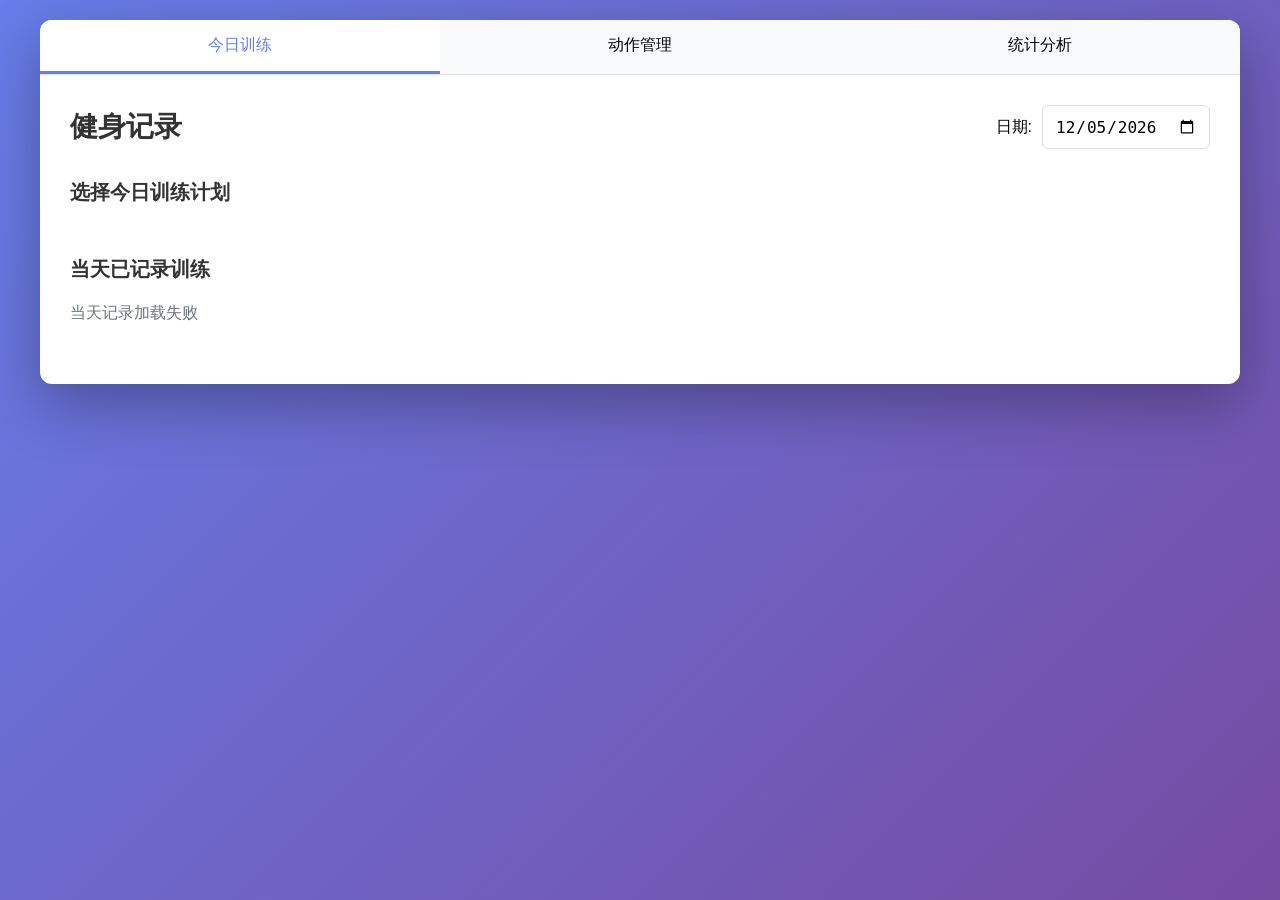
==== frontend/index.html @ 57dc1bd8 "Initial fitness tracker snapshot" ====
<!DOCTYPE html>
<html lang="zh-CN">
<head>
    <meta charset="UTF-8">
    <meta name="viewport" content="width=device-width, initial-scale=1.0">
    <title>健身记录</title>
    <link rel="stylesheet" href="styles.css">
</head>
<body>
    <div class="container">
        <!-- 导航 -->
        <nav class="nav">
            <button class="nav-btn active" data-page="training">今日训练</button>
            <button class="nav-btn" data-page="exercises">动作管理</button>
            <button class="nav-btn" data-page="statistics">统计分析</button>
        </nav>

        <!-- 今日训练页面 -->
        <div id="page-training" class="page active">
            <div class="header">
                <h1>健身记录</h1>
                <div class="date-display">
                    <label>日期:</label>
                    <input type="date" id="training-date" />
                </div>
            </div>

            <div class="section">
                <h2>选择今日训练计划</h2>
                <div id="groups-container" class="groups-grid">
                    <!-- 动态加载动作组 -->
                </div>
            </div>

            <div class="section">
                <h2>当天已记录训练</h2>
                <div id="date-sessions-container" class="groups-grid">
                    <!-- 动态加载某天已保存训练 -->
                </div>
            </div>
        </div>

        <!-- 训练详情页面 (点击动作组后显示) -->
        <div id="page-training-detail" class="page">
            <div class="header">
                <button id="back-to-groups" class="back-btn">← 返回</button>
                <h1 id="group-name">胸肌训练</h1>
                <div class="date-display">
                    <input type="date" id="detail-date" />
                    <label>训练时长:</label>
                    <input type="number" inputmode="numeric" id="training-duration" value="40" min="1" />
                    <span class="unit-label-inline">分钟</span>
                </div>
            </div>

            <div id="exercises-list" class="exercises-list">
                <!-- 动态加载动作 -->
            </div>

            <div class="actions">
                <button id="cancel-session" class="btn btn-secondary">取消</button>
                <button id="save-session" class="btn btn-primary">保存本次训练</button>
            </div>
        </div>

        <!-- 动作管理页面 -->
        <div id="page-exercises" class="page">
            <div class="header">
                <h1>动作管理</h1>
                <button id="add-exercise-btn" class="btn btn-primary">添加动作</button>
            </div>

            <div class="section">
                <h2>动作库</h2>
                <div id="exercises-table-container"></div>
            </div>

            <div class="section">
                <h2>动作组</h2>
                <div id="groups-table-container"></div>
                <button id="add-group-btn" class="btn btn-primary">添加动作组</button>
            </div>
        </div>

        <!-- 统计分析页面 -->
        <div id="page-statistics" class="page">
            <div class="header">
                <h1>📊 统计分析</h1>
                <div class="date-display">
                    <label>统计周期:</label>
                    <select id="stats-period">
                        <option value="7">最近7天</option>
                        <option value="30" selected>最近30天</option>
                        <option value="90">最近90天</option>
                    </select>
                    <label>指数分位:</label>
                    <select id="stats-percentile">
                        <option value="95" selected>P95</option>
                        <option value="99">P99</option>
                    </select>
                </div>
            </div>

            <div class="stats-filter">
                <h2>筛选条件</h2>
                <select id="stats-type">
                    <option value="overview">总览统计</option>
                    <option value="muscle">按肌肉群筛选</option>
                    <option value="exercise">按动作筛选</option>
                </select>

                <select id="stats-target">
                    <option value="">全部</option>
                    <!-- 动态加载选项 -->
                </select>
            </div>

            <div class="stats-dashboard">
                <!-- 动态加载总体统计和最佳表现 -->
            </div>

            <div id="exercise-trend-section" class="stats-section" style="display: none;">
                <div class="section-title-row">
                    <h2>📈 动作趋势</h2>
                    <select id="exercise-trend-mode">
                        <option value="best" selected>最佳表现</option>
                        <option value="total">总容量</option>
                    </select>
                </div>
                <div id="volume-chart" class="chart-container-large">
                    <!-- 动作趋势图 -->
                </div>
            </div>

            <div class="stats-section">
                <h2>📅 训练日历</h2>
                <div id="training-calendar" class="calendar-view">
                    <!-- 训练日历 -->
                </div>
            </div>

            <div class="stats-section">
                <h2>📋 当天组明细</h2>
                <div id="day-records" class="day-records">
                    <p style="color: #6c757d;">点击训练日历中的日期查看当天组数</p>
                </div>
            </div>

            <div class="stats-actions">
                <button class="btn btn-primary" onclick="exportStatsReport()">📥 导出统计报告</button>
                <button class="btn btn-secondary" onclick="refreshStats()">🔄 刷新统计</button>
            </div>
        </div>

    </div>

    <!-- 添加动作弹窗 -->
    <div id="exercise-modal" class="modal">
        <div class="modal-content">
            <h2 id="exercise-modal-title">添加动作</h2>
            <form id="exercise-form">
                <div class="form-group">
                    <label>动作名称</label>
                    <input type="text" id="exercise-name" required />
                </div>
                <div class="form-group">
                    <label>训练肌肉部位</label>
                    <input type="text" id="exercise-muscle" required placeholder="如：胸肌、背部、腿部" />
                </div>
                <div class="form-group">
                    <label>单位类型</label>
                    <select id="exercise-unit" required>
                        <option value="kg">重量 (kg)</option>
                        <option value="reps">次数 (次)</option>
                        <option value="duration">持续时间 (秒)</option>
                    </select>
                </div>
                <div class="form-actions">
                    <button type="button" class="btn btn-secondary" onclick="closeModal('exercise-modal')">取消</button>
                    <button type="submit" class="btn btn-primary">保存</button>
                </div>
            </form>
        </div>
    </div>

    <!-- 添加动作组弹窗 -->
    <div id="group-modal" class="modal">
        <div class="modal-content">
            <h2 id="group-modal-title">添加动作组</h2>
            <form id="group-form">
                <div class="form-group">
                    <label>动作组名称</label>
                    <input type="text" id="group-form-name" required placeholder="如：胸肌训练" />
                </div>
                <div class="form-group">
                    <label>选择动作</label>
                    <div id="exercise-checkboxes" class="checkbox-list">
                        <!-- 动态加载动作复选框 -->
                    </div>
                </div>
                <div class="form-actions">
                    <button type="button" class="btn btn-secondary" onclick="closeModal('group-modal')">取消</button>
                    <button type="submit" class="btn btn-primary">保存</button>
                </div>
            </form>
        </div>
    </div>

    <script src="app.js"></script>
    <script src="stats.js"></script>
</body>
</html>
---- frontend/styles.css ----
* {
    margin: 0;
    padding: 0;
    box-sizing: border-box;
    -webkit-tap-highlight-color: transparent;
}

body {
    font-family: -apple-system, BlinkMacSystemFont, 'Segoe UI', Roboto, 'Helvetica Neue', Arial, sans-serif;
    background: linear-gradient(135deg, #667eea 0%, #764ba2 100%);
    min-height: 100vh;
    padding: 20px;
    touch-action: manipulation;
}

.container {
    max-width: 1200px;
    margin: 0 auto;
    background: white;
    border-radius: 12px;
    box-shadow: 0 20px 60px rgba(0,0,0,0.3);
    overflow: hidden;
}

/* 导航 */
.nav {
    display: flex;
    background: #f8f9fa;
    border-bottom: 1px solid #dee2e6;
    position: sticky;
    top: 0;
    z-index: 20;
}

.nav-btn {
    flex: 1;
    padding: 15px;
    min-height: 52px;
    border: none;
    background: transparent;
    cursor: pointer;
    font-size: 16px;
    font-weight: 500;
    transition: all 0.3s;
    border-bottom: 3px solid transparent;
}

.nav-btn:hover {
    background: #e9ecef;
}

.nav-btn.active {
    background: white;
    border-bottom-color: #667eea;
    color: #667eea;
}

/* 页面 */
.page {
    display: none;
    padding: 30px;
}

.page.active {
    display: block;
}

/* 头部 */
.header {
    display: flex;
    justify-content: space-between;
    align-items: center;
    margin-bottom: 30px;
}

.header h1 {
    color: #333;
    font-size: 28px;
}

.date-display {
    display: flex;
    align-items: center;
    flex-wrap: wrap;
    gap: 10px;
}

.date-display input,
.date-display select {
    padding: 8px 12px;
    border: 1px solid #ddd;
    border-radius: 6px;
    font-size: 16px;
    min-height: 44px;
}

#training-duration {
    width: 86px;
}

.unit-label-inline {
    color: #667eea;
    font-size: 14px;
    font-weight: 600;
}

.back-btn {
    padding: 8px 16px;
    min-height: 44px;
    background: #6c757d;
    color: white;
    border: none;
    border-radius: 6px;
    cursor: pointer;
    font-size: 14px;
}

.back-btn:hover {
    background: #5a6268;
}

/* 按钮 */
.btn {
    padding: 10px 20px;
    min-height: 44px;
    border: none;
    border-radius: 6px;
    cursor: pointer;
    font-size: 14px;
    font-weight: 500;
    transition: all 0.3s;
}

.btn-primary {
    background: #667eea;
    color: white;
}

.btn-primary:hover {
    background: #5568d3;
    transform: translateY(-1px);
}

.btn-secondary {
    background: #6c757d;
    color: white;
}

.btn-secondary:hover {
    background: #5a6268;
}

.btn-danger {
    background: #dc3545;
    color: white;
}

.btn-danger:hover {
    background: #c82333;
}

.btn-sm {
    padding: 6px 12px;
    font-size: 12px;
    margin: 0 4px;
}

/* 动作组卡片 */
.section {
    margin-bottom: 30px;
}

.section h2 {
    color: #333;
    margin-bottom: 20px;
    font-size: 20px;
}

.section-title-row {
    display: flex;
    align-items: center;
    justify-content: space-between;
    gap: 12px;
    margin-bottom: 20px;
}

.section-title-row h2 {
    margin-bottom: 0;
}

.section-title-row select {
    max-width: 160px;
}

.groups-grid {
    display: grid;
    grid-template-columns: repeat(auto-fill, minmax(200px, 1fr));
    gap: 20px;
}

.group-card {
    background: linear-gradient(135deg, #667eea 0%, #764ba2 100%);
    color: white;
    padding: 20px;
    border-radius: 10px;
    cursor: pointer;
    transition: transform 0.3s, box-shadow 0.3s;
}

.group-card:hover {
    transform: translateY(-5px);
    box-shadow: 0 10px 25px rgba(102, 126, 234, 0.4);
}

.group-card h3 {
    font-size: 18px;
    margin-bottom: 10px;
}

.group-card p {
    opacity: 0.9;
    font-size: 14px;
}

.history-exercise-list {
    line-height: 1.5;
    overflow-wrap: anywhere;
}

/* 训练详情 */
.exercises-list {
    display: flex;
    flex-direction: column;
    gap: 20px;
}

.exercise-card {
    border: 1px solid #e0e0e0;
    border-radius: 10px;
    padding: 20px;
    background: #f8f9fa;
}

.exercise-header {
    display: flex;
    justify-content: space-between;
    align-items: center;
    margin-bottom: 15px;
}

.exercise-header h3 {
    color: #333;
    font-size: 18px;
}

.last-date {
    color: #6c757d;
    font-size: 14px;
}

.last-records {
    background: white;
    padding: 12px;
    border-radius: 6px;
    margin-bottom: 15px;
    font-size: 14px;
    color: #495057;
}

.last-records strong {
    color: #333;
    display: block;
    margin-bottom: 10px;
}

.records-grid {
    display: flex;
    flex-wrap: wrap;
    gap: 15px;
}

.record-item {
    display: flex;
    flex-direction: column;
    gap: 4px;
    padding: 8px 12px;
    background: #f8f9fa;
    border-radius: 4px;
    border-left: 3px solid #667eea;
}

.set-label {
    font-size: 12px;
    color: #6c757d;
    font-weight: 500;
}

.set-value {
    font-size: 16px;
    color: #333;
    font-weight: 600;
}

.current-records {
    background: white;
    padding: 15px;
    border-radius: 6px;
}

.record-toolbar {
    display: flex;
    justify-content: space-between;
    align-items: center;
    gap: 12px;
    margin-bottom: 12px;
}

.record-toolbar strong {
    color: #333;
}

.record-actions {
    display: flex;
    flex-wrap: wrap;
    gap: 8px;
    justify-content: flex-end;
}

.add-set-btn {
    padding: 6px 12px;
    min-height: 40px;
    background: #28a745;
    color: white;
    border: none;
    border-radius: 4px;
    cursor: pointer;
    font-size: 12px;
    margin-bottom: 10px;
}

.add-set-btn:hover {
    background: #218838;
}

.ghost-set-btn {
    padding: 6px 12px;
    min-height: 40px;
    background: #eef1f4;
    color: #495057;
    border: 1px solid #d8dde3;
    border-radius: 4px;
    cursor: pointer;
    font-size: 12px;
}

.ghost-set-btn:hover {
    background: #e2e7ec;
}

.sets-list {
    display: flex;
    flex-direction: column;
    gap: 8px;
}

.current-set {
    display: flex;
    align-items: center;
    gap: 12px;
    padding: 12px;
    background: #f8f9fa;
    border-radius: 6px;
    flex-wrap: wrap;
}

.set-number-label {
    min-width: 70px;
    font-size: 14px;
    color: #495057;
    font-weight: 600;
    background: #e9ecef;
    padding: 6px 10px;
    border-radius: 4px;
    text-align: center;
}

.input-group {
    display: flex;
    align-items: center;
    gap: 6px;
}

.input-group label {
    font-size: 13px;
    color: #6c757d;
    font-weight: 500;
    min-width: 35px;
}

.current-set input {
    width: 70px;
    padding: 6px 8px;
    border: 1px solid #ddd;
    border-radius: 4px;
    font-size: 16px;
    text-align: center;
    min-height: 42px;
}

.current-set input:focus {
    outline: none;
    border-color: #667eea;
    box-shadow: 0 0 0 2px rgba(102, 126, 234, 0.2);
}

.unit-label {
    font-size: 13px;
    color: #667eea;
    font-weight: 600;
    min-width: 25px;
    background: #e9ecef;
    padding: 6px 8px;
    border-radius: 4px;
    text-align: center;
}

.delete-set-btn {
    padding: 4px 8px;
    min-height: 40px;
    background: #dc3545;
    color: white;
    border: none;
    border-radius: 4px;
    cursor: pointer;
    font-size: 12px;
}

.delete-set-btn:hover {
    background: #c82333;
}

/* 底部操作 */
.actions {
    display: flex;
    justify-content: flex-end;
    gap: 15px;
    margin-top: 30px;
    padding-top: 20px;
    border-top: 1px solid #e0e0e0;
}

/* 表格 */
.data-table {
    width: 100%;
    min-width: 560px;
    border-collapse: collapse;
    margin-bottom: 20px;
}

.data-table th,
.data-table td {
    padding: 12px;
    text-align: left;
    border-bottom: 1px solid #e0e0e0;
}

.data-table th {
    background: #f8f9fa;
    font-weight: 600;
    color: #333;
}

.data-table tr:hover {
    background: #f8f9fa;
}

/* 弹窗 */
.modal {
    display: none;
    position: fixed;
    top: 0;
    left: 0;
    width: 100%;
    height: 100%;
    background: rgba(0,0,0,0.5);
    z-index: 1000;
    justify-content: center;
    align-items: center;
}

.modal.active {
    display: flex;
}

.modal-content {
    background: white;
    padding: 30px;
    border-radius: 12px;
    max-width: 500px;
    width: 90%;
    max-height: 90vh;
    overflow-y: auto;
    -webkit-overflow-scrolling: touch;
}

.modal-content h2 {
    margin-bottom: 20px;
    color: #333;
}

.form-group {
    margin-bottom: 20px;
}

.form-group label {
    display: block;
    margin-bottom: 8px;
    color: #333;
    font-weight: 500;
}

.form-group input[type="text"],
.form-group input[type="number"] {
    width: 100%;
    padding: 10px;
    border: 1px solid #ddd;
    border-radius: 6px;
    font-size: 14px;
}

.checkbox-list {
    display: flex;
    flex-direction: column;
    gap: 10px;
    max-height: 200px;
    overflow-y: auto;
    padding: 10px;
    background: #f8f9fa;
    border-radius: 6px;
}

.checkbox-list label {
    display: flex;
    align-items: center;
    gap: 8px;
    cursor: pointer;
}

.form-actions {
    display: flex;
    justify-content: flex-end;
    gap: 10px;
}

/* 进度查看 */
.progress-controls {
    display: flex;
    gap: 15px;
    margin-bottom: 30px;
}

.progress-controls select {
    flex: 1;
    padding: 10px;
    border: 1px solid #ddd;
    border-radius: 6px;
    font-size: 14px;
}

.progress-charts {
    display: flex;
    flex-direction: column;
    gap: 30px;
}

.chart-container {
    background: #f8f9fa;
    padding: 20px;
    border-radius: 10px;
}

.chart-container h3 {
    color: #333;
    margin-bottom: 15px;
    font-size: 16px;
}

.chart {
    background: white;
    padding: 20px;
    border-radius: 6px;
    margin-bottom: 15px;
}

.simple-chart {
    display: flex;
    align-items: flex-end;
    gap: 20px;
    height: 150px;
    padding: 20px;
    border-bottom: 1px solid #ddd;
}

.chart-bar {
    flex: 1;
    display: flex;
    flex-direction: column;
    align-items: center;
    gap: 8px;
}

.bar {
    width: 40px;
    background: linear-gradient(135deg, #667eea 0%, #764ba2 100%);
    border-radius: 4px 4px 0 0;
    transition: height 0.3s;
}

.value {
    font-size: 12px;
    font-weight: 600;
    color: #333;
}

.date {
    font-size: 11px;
    color: #6c757d;
}

.exercise-progress {
    background: #f8f9fa;
    padding: 15px;
    border-radius: 8px;
    margin-bottom: 15px;
}

.exercise-progress h3 {
    color: #333;
    margin-bottom: 8px;
}

.exercise-progress p {
    color: #6c757d;
    font-size: 14px;
}

/* 响应式 */
@media (max-width: 768px) {
    body {
        padding: 0;
        background: #f2f4f7;
    }

    .container {
        min-height: 100vh;
        border-radius: 0;
        box-shadow: none;
    }

    .page {
        padding: 14px;
    }

    .header {
        margin-bottom: 18px;
    }

    .header h1 {
        font-size: 22px;
    }

    .section {
        margin-bottom: 20px;
    }

    .section h2,
    .stats-section h2 {
        font-size: 18px;
        margin-bottom: 14px;
    }

    .groups-grid {
        grid-template-columns: 1fr;
        gap: 12px;
    }

    .group-card {
        padding: 18px;
        min-height: 76px;
        border-radius: 8px;
    }

    .exercises-list {
        gap: 14px;
    }

    .exercise-card {
        padding: 14px;
        border-radius: 8px;
    }

    .exercise-header {
        align-items: flex-start;
        flex-direction: column;
        gap: 6px;
    }

    .records-grid {
        gap: 8px;
    }

    .record-item {
        min-width: 88px;
        padding: 8px 10px;
    }

    .current-records {
        padding: 12px;
    }

    .current-set {
        display: grid;
        grid-template-columns: 1fr auto;
        gap: 10px;
        align-items: center;
        padding: 10px;
    }

    .set-number-label {
        min-width: 0;
        width: fit-content;
        grid-column: 1;
    }

    .input-group {
        display: grid;
        grid-column: 1 / -1;
        grid-template-columns: 48px minmax(0, 1fr) 42px;
        gap: 8px;
        width: 100%;
    }

    .input-group label {
        min-width: 0;
    }

    .current-set input {
        width: 100%;
    }

    .delete-set-btn {
        grid-column: 2;
        grid-row: 1;
        min-width: 56px;
    }

    .record-toolbar {
        align-items: flex-start;
        flex-direction: column;
    }

    .record-actions {
        justify-content: flex-start;
        width: 100%;
    }

    .record-actions button {
        flex: 1;
        min-width: 82px;
    }

    .simple-chart {
        overflow-x: auto;
    }

    .header {
        flex-direction: column;
        align-items: flex-start;
        gap: 15px;
    }

    .actions {
        position: sticky;
        bottom: 0;
        z-index: 15;
        flex-direction: column;
        background: white;
        margin: 18px -14px 0;
        padding: 10px 14px calc(10px + env(safe-area-inset-bottom));
        box-shadow: 0 -8px 20px rgba(0, 0, 0, 0.08);
    }

    .actions button {
        width: 100%;
    }

    .data-table {
        display: block;
        overflow-x: auto;
        -webkit-overflow-scrolling: touch;
    }

    .modal-content {
        width: 94%;
        padding: 20px;
    }
}

/* 统计分析页面样式 */
.stats-dashboard {
    display: grid;
    grid-template-columns: repeat(auto-fit, minmax(200px, 1fr));
    gap: 20px;
    margin-bottom: 30px;
}

.stats-card {
    background: linear-gradient(135deg, #667eea 0%, #764ba2 100%);
    color: white;
    padding: 20px;
    border-radius: 10px;
    text-align: center;
    box-shadow: 0 4px 6px rgba(0,0,0,0.1);
}

.stats-card h3 {
    font-size: 14px;
    margin-bottom: 10px;
    opacity: 0.9;
}

.stats-card.score-card {
    background: linear-gradient(135deg, #f093fb 0%, #f5576c 100%);
}

.score-value {
    font-size: 48px;
    font-weight: bold;
    margin: 10px 0;
}

.score-label {
    font-size: 16px;
    opacity: 0.8;
}

.stat-value {
    font-size: 32px;
    font-weight: 600;
    margin: 10px 0;
}

.stats-section {
    background: white;
    padding: 20px;
    border-radius: 10px;
    margin-bottom: 20px;
    box-shadow: 0 2px 4px rgba(0,0,0,0.1);
}

.stats-section h2 {
    color: #333;
    margin-bottom: 20px;
    font-size: 20px;
    border-bottom: 2px solid #667eea;
    padding-bottom: 10px;
}

.stats-row {
    display: grid;
    grid-template-columns: 1fr 1fr;
    gap: 20px;
}

.stats-section.half {
    margin-bottom: 0;
}

.chart-container-large {
    min-height: 300px;
    background: #f8f9fa;
    border-radius: 6px;
    padding: 20px;
}

.records-list {
    max-height: 400px;
    overflow-y: auto;
}

.record-item-stat {
    background: #f8f9fa;
    padding: 12px;
    margin-bottom: 10px;
    border-radius: 6px;
    border-left: 3px solid #28a745;
}

.record-item-stat h4 {
    color: #333;
    margin-bottom: 8px;
    font-size: 14px;
}

.record-item-stat p {
    color: #6c757d;
    font-size: 13px;
    margin: 4px 0;
}

.record-item-stat strong {
    color: #28a745;
}

.balance-chart {
    display: flex;
    flex-wrap: wrap;
    gap: 10px;
}

.balance-item {
    flex: 1;
    min-width: 120px;
    background: #f8f9fa;
    padding: 15px;
    border-radius: 6px;
    text-align: center;
}

.balance-item-name {
    font-size: 14px;
    color: #6c757d;
    margin-bottom: 8px;
}

.balance-item-value {
    font-size: 24px;
    font-weight: 600;
    color: #667eea;
}

.balance-item-bar {
    height: 8px;
    background: #e9ecef;
    border-radius: 4px;
    margin-top: 8px;
    overflow: hidden;
}

.balance-item-fill {
    height: 100%;
    background: linear-gradient(90deg, #667eea, #764ba2);
    transition: width 0.3s;
}

.calendar-view {
    display: flex;
    flex-direction: column;
    gap: 14px;
}

.heatmap-header {
    display: flex;
    justify-content: space-between;
    align-items: flex-start;
    gap: 16px;
}

.heatmap-header h3 {
    margin: 0 0 6px;
    color: #333;
    font-size: 16px;
}

.heatmap-header p {
    margin: 0;
    color: #6c757d;
    font-size: 13px;
}

.heatmap-legend {
    display: flex;
    align-items: center;
    gap: 5px;
    color: #6c757d;
    font-size: 12px;
    white-space: nowrap;
}

.legend-square {
    width: 12px;
    height: 12px;
    border-radius: 3px;
    border: 1px solid rgba(27, 31, 35, 0.06);
}

.heatmap-grid {
    display: grid;
    grid-template-columns: repeat(auto-fill, 18px);
    gap: 6px;
    align-items: center;
}

.heatmap-day {
    width: 18px;
    height: 18px;
    border-radius: 4px;
    border: 1px solid rgba(27, 31, 35, 0.06);
    display: flex;
    align-items: center;
    justify-content: center;
    font-size: 9px;
    line-height: 1;
    color: rgba(0, 0, 0, 0.45);
    cursor: pointer;
}

.heatmap-day.level-0,
.legend-square.level-0 {
    background: #ebedf0;
}

.heatmap-day.level-1,
.legend-square.level-1 {
    background: #9be9a8;
}

.heatmap-day.level-2,
.legend-square.level-2 {
    background: #40c463;
}

.heatmap-day.level-3,
.legend-square.level-3 {
    background: #30a14e;
    color: white;
}

.heatmap-day.level-4,
.legend-square.level-4 {
    background: #216e39;
    color: white;
}

.heatmap-day.today {
    box-shadow: 0 0 0 2px #0969da;
}

.heatmap-day.selected {
    box-shadow: 0 0 0 2px #667eea;
}

.day-records h3 {
    margin: 0;
    color: #333;
}

.day-records-header {
    display: flex;
    align-items: center;
    justify-content: space-between;
    gap: 12px;
    margin-bottom: 15px;
}

.day-records-table th,
.day-records-table td {
    white-space: nowrap;
}

.recommendations-list {
    display: flex;
    flex-direction: column;
    gap: 12px;
}

.recommendation-item {
    background: #f8f9fa;
    padding: 15px;
    border-radius: 6px;
    border-left: 4px solid #667eea;
}

.recommendation-item.positive {
    border-left-color: #28a745;
}

.recommendation-item.warning {
    border-left-color: #ffc107;
}

.recommendation-item.danger {
    border-left-color: #dc3545;
}

.recommendation-item p {
    margin: 0;
    color: #495057;
    line-height: 1.5;
}

.weight-tracker {
    display: flex;
    flex-direction: column;
    gap: 20px;
}

.weight-input-section {
    display: flex;
    gap: 10px;
    align-items: center;
    flex-wrap: wrap;
}

.weight-input-section input {
    flex: 1;
    min-width: 150px;
    padding: 10px;
    border: 1px solid #ddd;
    border-radius: 6px;
    font-size: 14px;
}

.stats-actions {
    display: flex;
    gap: 15px;
    justify-content: center;
    margin-top: 30px;
    padding-top: 20px;
    border-top: 1px solid #e0e0e0;
}

.stats-actions button {
    padding: 12px 30px;
    font-size: 16px;
}

@media (max-width: 768px) {
    .stats-row {
        grid-template-columns: 1fr;
    }

    .stats-dashboard {
        grid-template-columns: 1fr 1fr;
    }

    .calendar-view {
        gap: 12px;
    }

    .heatmap-header {
        flex-direction: column;
        align-items: flex-start;
    }

    .heatmap-grid {
        grid-template-columns: repeat(auto-fill, 16px);
        gap: 5px;
    }

    .heatmap-day {
        width: 16px;
        height: 16px;
        font-size: 8px;
    }

    .weight-input-section {
        flex-direction: column;
    }

    .weight-input-section input,
    .weight-input-section button {
        width: 100%;
    }

    .stats-actions {
        flex-direction: column;
    }

    .stats-actions button {
        width: 100%;
    }

    .day-records-header {
        align-items: stretch;
        flex-direction: column;
    }

    .line-chart-container {
        height: 250px !important;
    }

    .chart-stats {
        grid-template-columns: 1fr !important;
    }
}

/* 折线图样式 */
.chart-legend {
    display: flex;
    gap: 20px;
    justify-content: center;
    margin-bottom: 20px;
    flex-wrap: wrap;
}

.legend-item {
    display: flex;
    align-items: center;
    gap: 8px;
    font-size: 14px;
}

.legend-color {
    width: 20px;
    height: 3px;
    border-radius: 2px;
}

.line-chart-container {
    position: relative;
    width: 100%;
    height: 350px;
    margin: 20px 0;
    display: flex;
    flex-direction: column;
    gap: 10px;
}

.line-chart {
    width: 100%;
    height: 300px;
    flex: 1 1 auto;
    background: linear-gradient(to bottom, #f8f9fa, #ffffff);
    border-radius: 8px;
    overflow: visible;
}

.chart-x-axis {
    position: relative;
    height: 30px;
    flex: 0 0 30px;
}

.chart-x-axis span {
    position: absolute;
    transform: translateX(-50%);
    font-size: 12px;
    color: #6c757d;
}

.chart-grid-line {
    stroke: #dfe5eb;
    stroke-width: 1;
    vector-effect: non-scaling-stroke;
}

.chart-axis-label {
    fill: #6c757d;
    font-size: 11px;
    font-weight: 500;
}

.chart-point-label {
    fill: #333;
    font-size: 12px;
    font-weight: 700;
    paint-order: stroke;
    stroke: #fff;
    stroke-width: 4px;
    stroke-linejoin: round;
}

.line-chart-container {
    cursor: zoom-in;
}

.chart-image-modal {
    display: none;
    position: fixed;
    inset: 0;
    z-index: 2000;
    background: rgba(0, 0, 0, 0.86);
    align-items: center;
    justify-content: center;
    padding: 16px;
}

.chart-image-modal.active {
    display: flex;
}

.chart-image-content {
    position: relative;
    width: min(96vw, 1100px);
    max-height: 92vh;
    display: flex;
    align-items: center;
    justify-content: center;
}

.chart-image-content img {
    display: block;
    width: 100%;
    height: auto;
    max-height: 88vh;
    background: #fff;
    border-radius: 8px;
}

.chart-image-close {
    position: absolute;
    top: -44px;
    right: 0;
    border: 0;
    border-radius: 6px;
    background: #ffffff;
    color: #333;
    padding: 9px 14px;
    font-weight: 600;
    cursor: pointer;
}

@media (max-width: 760px) and (orientation: portrait) {
    .chart-image-content {
        width: 92vh;
        max-height: 92vw;
        transform: rotate(90deg);
    }

    .chart-image-content img {
        max-height: 82vw;
    }
}

.chart-stats {
    display: grid;
    grid-template-columns: repeat(auto-fit, minmax(220px, 1fr));
    gap: 20px;
    margin-top: 30px;
}

.stat-item {
    background: #f8f9fa;
    padding: 20px;
    border-radius: 8px;
    border-left: 4px solid #667eea;
}

.stat-item h4 {
    margin-bottom: 15px;
    color: #333;
    font-size: 16px;
}

.stat-item p {
    margin: 8px 0;
    font-size: 14px;
    color: #6c757d;
}

.stat-item strong {
    color: #333;
    font-weight: 600;
}
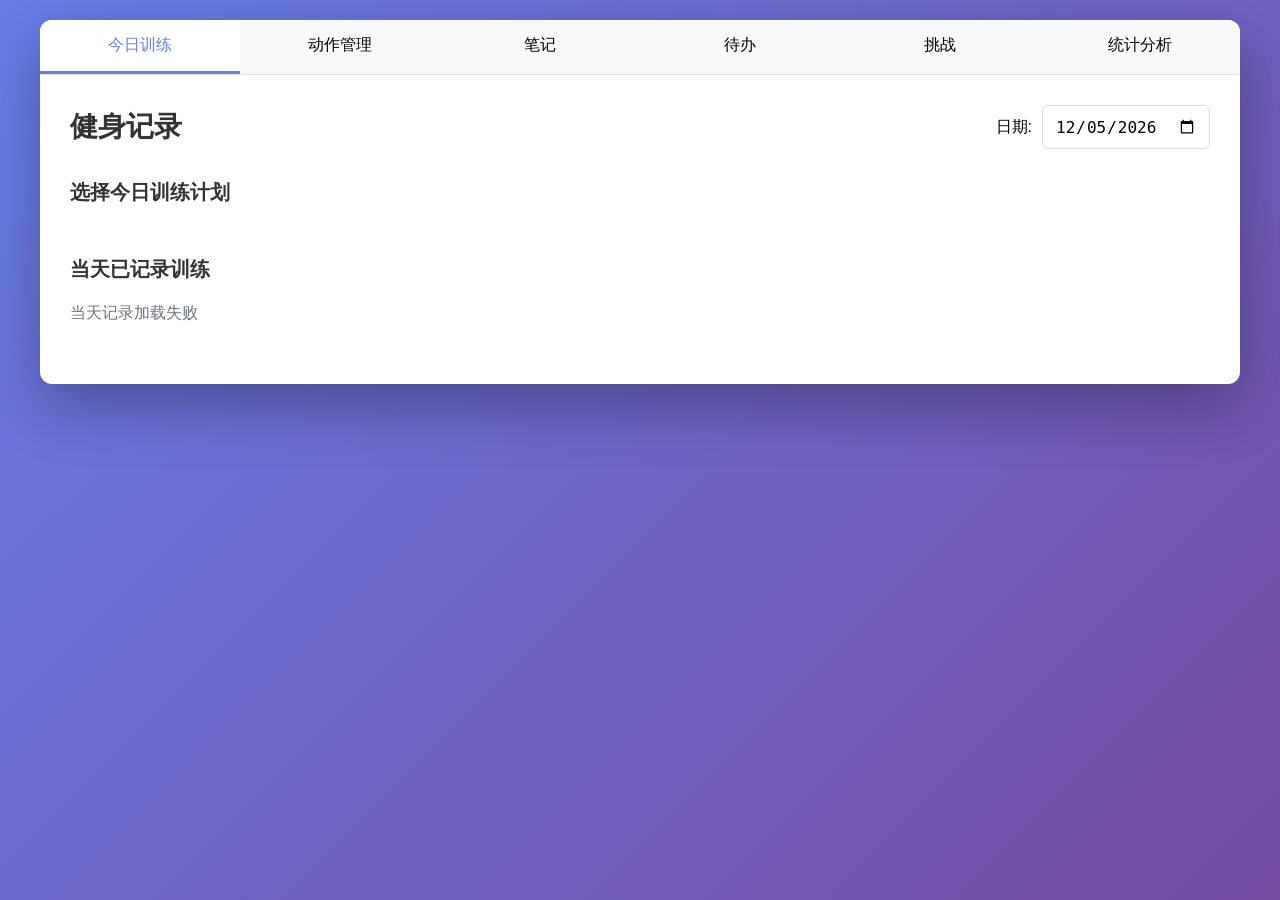
==== commit 4a4157f0: "feat: add challenge tracking and merge remote data" ====
--- a/frontend/index.html
+++ b/frontend/index.html
@@ -12,6 +12,9 @@
         <nav class="nav">
             <button class="nav-btn active" data-page="training">今日训练</button>
             <button class="nav-btn" data-page="exercises">动作管理</button>
+            <button class="nav-btn" data-page="notes">笔记</button>
+            <button class="nav-btn" data-page="todos">待办</button>
+            <button class="nav-btn" data-page="challenges">挑战</button>
             <button class="nav-btn" data-page="statistics">统计分析</button>
         </nav>
 
@@ -79,6 +82,110 @@
                 <h2>动作组</h2>
                 <div id="groups-table-container"></div>
                 <button id="add-group-btn" class="btn btn-primary">添加动作组</button>
+            </div>
+        </div>
+
+        <!-- 笔记页面 -->
+        <div id="page-notes" class="page">
+            <div class="header">
+                <h1>笔记</h1>
+                <div class="note-tag-create">
+                    <input type="text" id="note-tag-name" placeholder="新标签" />
+                    <button id="add-note-tag-btn" class="btn btn-primary">添加标签</button>
+                </div>
+            </div>
+
+            <div class="notes-layout">
+                <div class="note-tags-panel">
+                    <div class="section">
+                        <h2>常用标签</h2>
+                        <div id="popular-note-tags" class="note-tag-list"></div>
+                    </div>
+                    <div class="section">
+                        <h2>全部标签</h2>
+                        <div id="all-note-tags" class="note-tag-list"></div>
+                    </div>
+                </div>
+
+                <div class="note-editor-panel">
+                    <div class="note-editor-header">
+                        <h2 id="current-note-tag">选择标签</h2>
+                        <div class="note-editor-actions">
+                            <button id="new-note-btn" class="btn btn-secondary" disabled>新建笔记</button>
+                            <span id="note-save-status" class="note-save-status">未选择</span>
+                        </div>
+                    </div>
+                    <textarea id="note-content" class="note-content" disabled placeholder="选择标签后记录笔记"></textarea>
+                    <div class="note-history-panel">
+                        <div class="note-history-header">
+                            <h2>历史笔记</h2>
+                        </div>
+                        <div id="note-history-list" class="note-history-list">
+                            <p class="empty-hint">选择标签后查看历史笔记</p>
+                        </div>
+                    </div>
+                </div>
+            </div>
+        </div>
+
+        <!-- 待办页面 -->
+        <div id="page-todos" class="page">
+            <div class="header">
+                <h1>待办事项</h1>
+                <form id="todo-create-form" class="todo-create">
+                    <input type="text" id="todo-title" placeholder="新增待办事项" autocomplete="off" />
+                    <button type="submit" class="btn btn-primary">添加</button>
+                </form>
+            </div>
+
+            <div class="section">
+                <div class="section-title-row">
+                    <h2>待办</h2>
+                    <span id="todo-summary" class="todo-summary">0 项</span>
+                </div>
+                <div id="todo-active-list" class="todo-list">
+                    <p class="empty-hint">暂无待办事项</p>
+                </div>
+            </div>
+
+            <div class="section">
+                <div class="section-title-row">
+                    <h2>已完成列表</h2>
+                </div>
+                <button id="show-completed-todos-btn" class="todo-completed-entry" type="button">
+                    <span>已完成列表</span>
+                    <strong id="todo-completed-count">0 项</strong>
+                </button>
+            </div>
+        </div>
+
+        <div id="page-challenges" class="page">
+            <div class="header">
+                <h1>每日挑战</h1>
+                <div class="date-display">
+                    <label>日期:</label>
+                    <input type="date" id="challenge-date" />
+                </div>
+            </div>
+
+            <div class="section challenge-create-section">
+                <h2>新建挑战</h2>
+                <form id="challenge-create-form" class="challenge-create-form">
+                    <input type="text" id="challenge-name" placeholder="挑战名称，例如：7天生活习惯" autocomplete="off" />
+                    <label class="challenge-days-label">周期 <input type="number" id="challenge-days" min="1" max="366" value="7" inputmode="numeric" /> 天</label>
+                    <textarea id="challenge-items" rows="4" placeholder="每行一个事项，例如：&#10;刷牙&#10;剪指甲&#10;读书一小时" required></textarea>
+                    <button type="submit" class="btn btn-primary">创建挑战</button>
+                </form>
+            </div>
+
+            <div class="section">
+                <div class="section-title-row">
+                    <h2>当天挑战</h2>
+                    <span id="challenge-day-summary" class="todo-summary">0 / 0 · 0%</span>
+                </div>
+                <div id="challenge-day-list" class="challenge-day-list">
+                    <p class="empty-hint">当天没有挑战事项</p>
+                </div>
             </div>
         </div>
 
@@ -105,8 +212,14 @@
                 <h2>筛选条件</h2>
                 <select id="stats-type">
                     <option value="overview">总览统计</option>
+                    <option value="todos">待办</option>
+                    <option value="challenges">挑战</option>
                     <option value="muscle">按肌肉群筛选</option>
                     <option value="exercise">按动作筛选</option>
+                </select>
+
+                <select id="stats-muscle-target" style="display: none;">
+                    <option value="">全部肌肉位置</option>
                 </select>
 
                 <select id="stats-target">
@@ -133,16 +246,16 @@
             </div>
 
             <div class="stats-section">
-                <h2>📅 训练日历</h2>
+                <h2>📅 日历</h2>
                 <div id="training-calendar" class="calendar-view">
-                    <!-- 训练日历 -->
+                    <!-- 日历 -->
                 </div>
             </div>
 
             <div class="stats-section">
-                <h2>📋 当天组明细</h2>
+                <h2>📋 当天明细</h2>
                 <div id="day-records" class="day-records">
-                    <p style="color: #6c757d;">点击训练日历中的日期查看当天组数</p>
+                    <p style="color: #6c757d;">点击日历中的日期查看当天明细</p>
                 </div>
             </div>
 
@@ -175,7 +288,14 @@
                         <option value="duration">持续时间 (秒)</option>
                     </select>
                 </div>
+                <div class="form-group">
+                    <label>所属动作组</label>
+                    <div id="exercise-group-checkboxes" class="checkbox-list">
+                        <!-- 动态加载动作组复选框 -->
+                    </div>
+                </div>
                 <div class="form-actions">
+                    <button type="button" id="delete-exercise-modal-btn" class="btn btn-danger">删除动作</button>
                     <button type="button" class="btn btn-secondary" onclick="closeModal('exercise-modal')">取消</button>
                     <button type="submit" class="btn btn-primary">保存</button>
                 </div>
@@ -206,6 +326,18 @@
         </div>
     </div>
 
+    <div id="todo-completed-modal" class="modal">
+        <div class="modal-content todo-completed-modal-content">
+            <h2>已完成列表</h2>
+            <div id="todo-completed-modal-list" class="todo-completed-modal-list">
+                <p class="empty-hint">暂无已完成事项</p>
+            </div>
+            <div class="form-actions">
+                <button type="button" class="btn btn-secondary" onclick="closeModal('todo-completed-modal')">关闭</button>
+            </div>
+        </div>
+    </div>
+
     <script src="app.js"></script>
     <script src="stats.js"></script>
 </body>
--- a/frontend/styles.css
+++ b/frontend/styles.css
@@ -146,17 +146,17 @@
     color: white;
 }
 
-.btn-secondary:hover {
-    background: #5a6268;
-}
-
 .btn-danger {
     background: #dc3545;
     color: white;
 }
 
 .btn-danger:hover {
-    background: #c82333;
+    background: #bb2d3b;
+}
+
+.btn-secondary:hover {
+    background: #5a6268;
 }
 
 .btn-sm {
@@ -357,6 +357,31 @@
     background: #e2e7ec;
 }
 
+.save-exercise-btn {
+    padding: 6px 12px;
+    min-height: 40px;
+    background: #667eea;
+    color: white;
+    border: none;
+    border-radius: 4px;
+    cursor: pointer;
+    font-size: 12px;
+}
+
+.save-exercise-btn:hover {
+    background: #5268d8;
+}
+
+.save-exercise-btn:disabled {
+    cursor: not-allowed;
+    opacity: 0.75;
+}
+
+.exercise-card-saved {
+    border-color: #6fcf97;
+    box-shadow: 0 0 0 2px rgba(111, 207, 151, 0.18);
+}
+
 .sets-list {
     display: flex;
     flex-direction: column;
@@ -472,6 +497,45 @@
 
 .data-table tr:hover {
     background: #f8f9fa;
+}
+
+.management-list {
+    display: flex;
+    flex-direction: column;
+    gap: 10px;
+}
+
+.management-item {
+    display: flex;
+    justify-content: space-between;
+    align-items: center;
+    gap: 16px;
+    padding: 14px;
+    border: 1px solid #e0e0e0;
+    border-radius: 6px;
+    background: #fff;
+}
+
+.management-info {
+    min-width: 0;
+}
+
+.management-title {
+    color: #333;
+    font-size: 16px;
+    font-weight: 600;
+    margin-bottom: 4px;
+}
+
+.management-meta {
+    color: #6c757d;
+    font-size: 13px;
+}
+
+.management-actions {
+    display: flex;
+    flex: 0 0 auto;
+    gap: 8px;
 }
 
 /* 弹窗 */
@@ -546,10 +610,489 @@
     cursor: pointer;
 }
 
+.empty-hint {
+    color: #6c757d;
+    margin: 0;
+}
+
 .form-actions {
     display: flex;
     justify-content: flex-end;
     gap: 10px;
+}
+
+.note-tag-create {
+    display: flex;
+    gap: 10px;
+    align-items: center;
+}
+
+.note-tag-create input {
+    min-height: 44px;
+    width: 180px;
+    padding: 8px 12px;
+    border: 1px solid #ddd;
+    border-radius: 6px;
+    font-size: 14px;
+}
+
+.notes-layout {
+    display: grid;
+    grid-template-columns: 300px minmax(0, 1fr);
+    gap: 24px;
+    align-items: start;
+}
+
+.note-tags-panel .section {
+    margin-bottom: 20px;
+}
+
+.note-tag-list {
+    display: flex;
+    flex-wrap: wrap;
+    gap: 8px;
+}
+
+.note-tag-btn {
+    min-height: 38px;
+    padding: 8px 12px;
+    border: 1px solid #d8dce2;
+    border-radius: 6px;
+    background: #f8f9fa;
+    color: #333;
+    cursor: pointer;
+    font-size: 14px;
+}
+
+.note-tag-btn.active {
+    border-color: #667eea;
+    background: #eef1ff;
+    color: #4d5fd3;
+    font-weight: 600;
+}
+
+.note-editor-panel {
+    min-height: 520px;
+    display: flex;
+    flex-direction: column;
+    gap: 12px;
+}
+
+.note-editor-header {
+    display: flex;
+    justify-content: space-between;
+    align-items: center;
+    gap: 12px;
+}
+
+.note-editor-actions {
+    display: flex;
+    align-items: center;
+    gap: 10px;
+    flex-wrap: wrap;
+    justify-content: flex-end;
+}
+
+.note-save-status {
+    color: #6c757d;
+    font-size: 14px;
+}
+
+.note-content {
+    width: 100%;
+    min-height: 460px;
+    resize: vertical;
+    padding: 14px;
+    border: 1px solid #ddd;
+    border-radius: 6px;
+    font-size: 16px;
+    line-height: 1.6;
+    font-family: inherit;
+}
+
+.note-content:disabled {
+    background: #f8f9fa;
+    color: #6c757d;
+}
+
+.note-history-panel {
+    display: flex;
+    flex-direction: column;
+    gap: 10px;
+}
+
+.note-history-header {
+    display: flex;
+    align-items: center;
+    justify-content: space-between;
+}
+
+.note-history-header h2 {
+    margin: 0;
+    color: #333;
+    font-size: 18px;
+}
+
+.note-history-list {
+    display: flex;
+    flex-direction: column;
+    gap: 10px;
+    max-height: 360px;
+    overflow-y: auto;
+}
+
+.note-history-item {
+    padding: 12px;
+    border: 1px solid #e0e0e0;
+    border-radius: 6px;
+    background: #f8f9fa;
+}
+
+.note-history-item.editing {
+    background: #fff;
+    border-color: #b8c0ff;
+}
+
+.note-history-title-row {
+    display: flex;
+    align-items: flex-start;
+    justify-content: space-between;
+    gap: 12px;
+    margin-bottom: 8px;
+}
+
+.note-history-summary {
+    color: #222;
+    font-size: 15px;
+    font-weight: 600;
+    line-height: 1.4;
+    word-break: break-word;
+}
+
+.note-history-time {
+    color: #6c757d;
+    font-size: 12px;
+    margin-top: 4px;
+}
+
+.note-history-actions {
+    display: flex;
+    gap: 8px;
+    flex: 0 0 auto;
+}
+
+.btn-small {
+    min-height: 32px;
+    padding: 5px 10px;
+    font-size: 13px;
+}
+
+.note-history-content {
+    color: #333;
+    font-size: 14px;
+    line-height: 1.5;
+    white-space: pre-wrap;
+    word-break: break-word;
+}
+
+.note-history-edit {
+    width: 100%;
+    min-height: 150px;
+    resize: vertical;
+    padding: 10px;
+    border: 1px solid #d8dce2;
+    border-radius: 6px;
+    font-size: 14px;
+    line-height: 1.5;
+    font-family: inherit;
+}
+
+.todo-create {
+    display: flex;
+    gap: 10px;
+    align-items: center;
+    flex-wrap: wrap;
+}
+
+.todo-create input {
+    min-height: 44px;
+    padding: 8px 12px;
+    border: 1px solid #ddd;
+    border-radius: 6px;
+    font-size: 14px;
+}
+
+.todo-create input[type="text"] {
+    width: 260px;
+}
+
+.todo-summary {
+    color: #6c757d;
+    font-size: 14px;
+    font-weight: 600;
+}
+
+.todo-list {
+    display: flex;
+    flex-direction: column;
+    gap: 10px;
+}
+
+.todo-item {
+    display: grid;
+    grid-template-columns: 44px minmax(0, 1fr) auto;
+    align-items: center;
+    gap: 12px;
+    padding: 14px;
+    border: 1px solid #e0e0e0;
+    border-radius: 6px;
+    background: #fff;
+}
+
+.todo-item.completed {
+    background: #f8f9fa;
+}
+
+.todo-check {
+    display: flex;
+    justify-content: center;
+    align-items: center;
+}
+
+.todo-check input {
+    width: 22px;
+    height: 22px;
+    accent-color: #667eea;
+    cursor: pointer;
+}
+
+.todo-main {
+    min-width: 0;
+}
+
+.todo-title {
+    color: #333;
+    font-size: 16px;
+    line-height: 1.4;
+    word-break: break-word;
+}
+
+.todo-item.completed .todo-title {
+    color: #6c757d;
+    text-decoration: line-through;
+}
+
+.todo-time {
+    color: #6c757d;
+    font-size: 12px;
+    margin-top: 4px;
+}
+
+.todo-edit-input {
+    width: 100%;
+    min-height: 42px;
+    padding: 8px 10px;
+    border: 1px solid #b8c0ff;
+    border-radius: 6px;
+    font-size: 16px;
+}
+
+.todo-edit-fields {
+    display: block;
+}
+
+.todo-edit-input:focus {
+    outline: none;
+    box-shadow: 0 0 0 2px rgba(102, 126, 234, 0.16);
+}
+
+.todo-actions {
+    display: flex;
+    gap: 8px;
+}
+
+.todo-completed-entry {
+    width: 100%;
+    min-height: 54px;
+    display: flex;
+    align-items: center;
+    justify-content: space-between;
+    gap: 12px;
+    padding: 14px 16px;
+    border: 1px solid #d8dce2;
+    border-radius: 6px;
+    background: #fff;
+    color: #333;
+    cursor: pointer;
+    font-size: 16px;
+}
+
+.todo-completed-entry:hover {
+    border-color: #667eea;
+    background: #f8f9ff;
+}
+
+.todo-completed-entry strong {
+    color: #667eea;
+    font-size: 14px;
+}
+
+.todo-completed-modal-content {
+    max-width: 760px;
+}
+
+.todo-completed-modal-list {
+    display: flex;
+    flex-direction: column;
+    gap: 16px;
+    max-height: 62vh;
+    overflow-y: auto;
+    margin-bottom: 18px;
+}
+
+.todo-completed-date-group h3 {
+    color: #333;
+    font-size: 16px;
+    margin-bottom: 10px;
+}
+
+.todo-completed-date-group .todo-item {
+    grid-template-columns: minmax(0, 1fr) auto;
+}
+
+.challenge-create-form {
+    display: grid;
+    grid-template-columns: minmax(220px, 1fr) auto;
+    gap: 12px;
+    align-items: start;
+}
+
+.challenge-create-form input,
+.challenge-create-form textarea {
+    width: 100%;
+    min-height: 44px;
+    padding: 10px 12px;
+    border: 1px solid #ddd;
+    border-radius: 6px;
+    font: inherit;
+}
+
+.challenge-create-form textarea {
+    grid-column: 1 / -1;
+    resize: vertical;
+}
+
+.challenge-days-label {
+    min-height: 44px;
+    display: flex;
+    align-items: center;
+    gap: 6px;
+    color: #495057;
+    white-space: nowrap;
+}
+
+.challenge-days-label input {
+    width: 76px;
+}
+
+.challenge-create-form .btn {
+    grid-column: 1 / -1;
+    justify-self: start;
+}
+
+.challenge-day-list {
+    display: flex;
+    flex-direction: column;
+    gap: 14px;
+}
+
+.challenge-card {
+    border: 1px solid #e1e5ea;
+    border-radius: 8px;
+    overflow: hidden;
+}
+
+.challenge-card-header {
+    display: flex;
+    align-items: center;
+    justify-content: space-between;
+    gap: 12px;
+    padding: 14px 16px;
+    background: #f8f9fb;
+}
+
+.challenge-card-header h3 {
+    color: #333;
+    font-size: 16px;
+}
+
+.challenge-card-header p {
+    margin-top: 4px;
+    color: #6c757d;
+    font-size: 13px;
+}
+
+.challenge-items-list {
+    display: flex;
+    flex-direction: column;
+}
+
+.challenge-item {
+    display: flex;
+    align-items: center;
+    gap: 12px;
+    min-height: 48px;
+    padding: 10px 16px;
+    border-top: 1px solid #edf0f3;
+    color: #333;
+}
+
+.challenge-item input {
+    width: 20px;
+    height: 20px;
+    accent-color: #667eea;
+}
+
+.challenge-item.completed {
+    color: #6c757d;
+    background: #fafbfc;
+}
+
+.challenge-item.completed span:last-child {
+    text-decoration: line-through;
+}
+
+.challenge-card.compact .challenge-card-header {
+    padding: 12px 14px;
+}
+
+.challenge-card.compact .challenge-item {
+    justify-content: flex-start;
+    font-size: 14px;
+}
+
+.challenge-card.compact .challenge-item span:first-child {
+    width: 48px;
+    color: #6c757d;
+    font-size: 12px;
+}
+
+.challenge-stats-items {
+    display: flex;
+    flex-direction: column;
+    gap: 8px;
+}
+
+.challenge-stats-items p {
+    display: flex;
+    justify-content: space-between;
+    gap: 12px;
+}
+
+.challenge-stats-items span {
+    overflow: hidden;
+    text-overflow: ellipsis;
+    white-space: nowrap;
 }
 
 /* 进度查看 */
@@ -671,6 +1214,134 @@
 
     .section {
         margin-bottom: 20px;
+    }
+
+    .note-tag-create {
+        width: 100%;
+        justify-content: center;
+        flex-wrap: wrap;
+    }
+
+    .note-tag-create input {
+        flex: 1 1 180px;
+        max-width: 260px;
+    }
+
+    .notes-layout {
+        grid-template-columns: 1fr;
+        justify-items: center;
+        gap: 16px;
+    }
+
+    .note-tags-panel,
+    .note-editor-panel {
+        width: 100%;
+        max-width: 560px;
+    }
+
+    .note-tags-panel .section {
+        text-align: center;
+    }
+
+    .note-tag-list {
+        justify-content: center;
+    }
+
+    .note-editor-header {
+        flex-direction: column;
+        align-items: center;
+        text-align: center;
+    }
+
+    .note-editor-actions {
+        justify-content: center;
+    }
+
+    .note-content {
+        min-height: 360px;
+        text-align: left;
+    }
+
+    .note-history-panel {
+        width: 100%;
+        text-align: left;
+    }
+
+    .note-history-header {
+        justify-content: center;
+    }
+
+    .note-history-title-row {
+        flex-direction: column;
+        align-items: stretch;
+    }
+
+    .note-history-actions {
+        justify-content: center;
+    }
+
+    .todo-create {
+        width: 100%;
+        flex-wrap: wrap;
+        justify-content: center;
+    }
+
+    .todo-create input {
+        flex: 1 1 220px;
+        width: auto;
+        max-width: 420px;
+    }
+
+    .todo-create input[type="datetime-local"] {
+        max-width: 260px;
+    }
+
+    .todo-edit-fields {
+        grid-template-columns: 1fr;
+    }
+
+    .todo-item {
+        grid-template-columns: 36px minmax(0, 1fr);
+        align-items: flex-start;
+    }
+
+    .todo-actions {
+        grid-column: 1 / -1;
+        justify-content: center;
+        flex-wrap: wrap;
+    }
+
+    .todo-completed-date-group .todo-item {
+        grid-template-columns: 1fr;
+    }
+
+    .challenge-create-form {
+        grid-template-columns: 1fr;
+    }
+
+    .challenge-create-form textarea,
+    .challenge-create-form .btn {
+        grid-column: auto;
+    }
+
+    .challenge-card-header {
+        align-items: flex-start;
+    }
+
+    .management-item {
+        flex-direction: column;
+        align-items: stretch;
+        text-align: center;
+    }
+
+    .management-actions {
+        width: 100%;
+        justify-content: center;
+    }
+
+    .management-actions .btn {
+        flex: 1;
+        max-width: 150px;
     }
 
     .section h2,
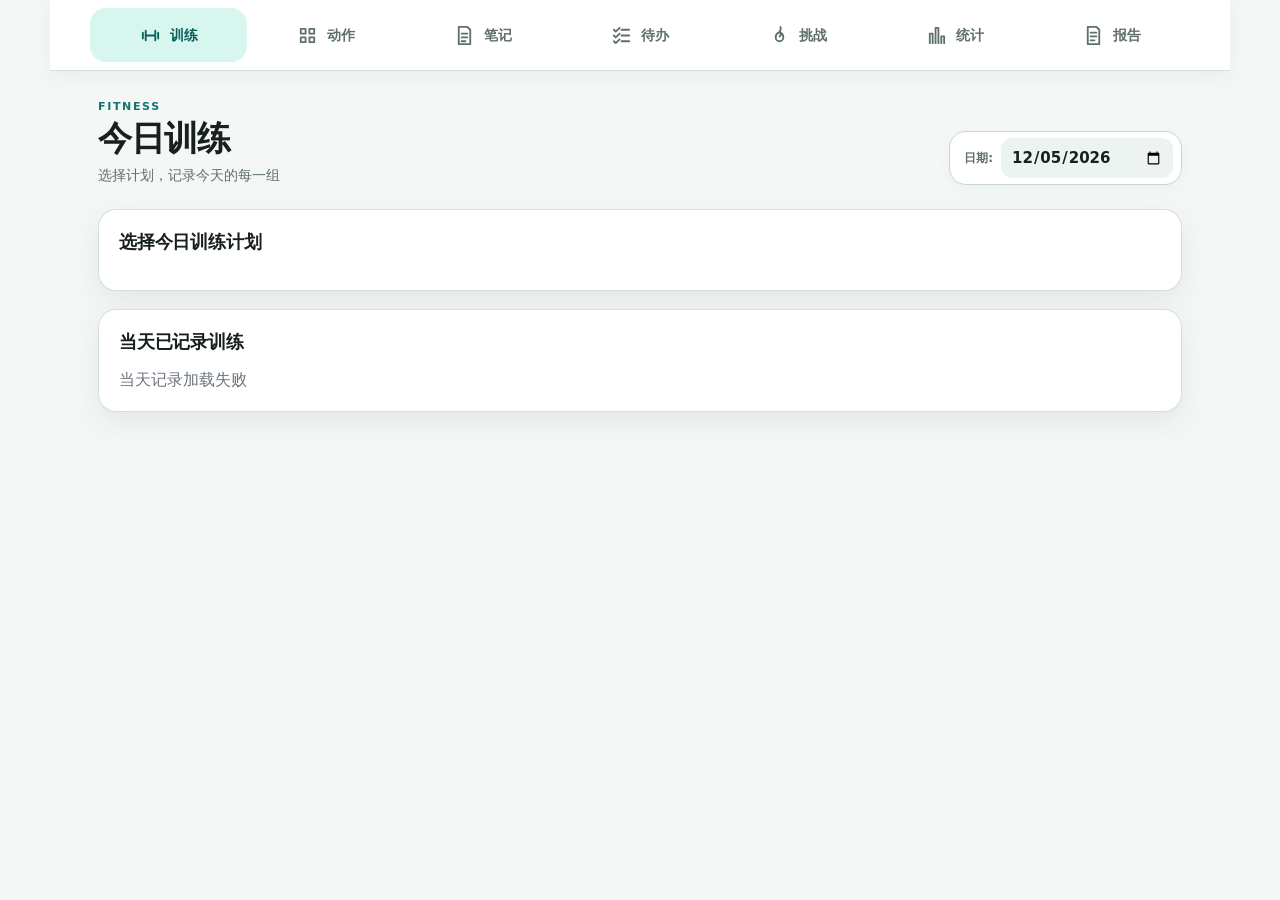
==== commit cb108427: "feat: add Android app and HTML report publishing" ====
--- a/frontend/index.html
+++ b/frontend/index.html
@@ -2,26 +2,61 @@
 <html lang="zh-CN">
 <head>
     <meta charset="UTF-8">
-    <meta name="viewport" content="width=device-width, initial-scale=1.0">
+    <meta name="viewport" content="width=device-width, initial-scale=1.0, viewport-fit=cover">
+    <meta name="theme-color" content="#0f766e">
+    <meta name="color-scheme" content="light">
     <title>健身记录</title>
     <link rel="stylesheet" href="styles.css">
+    <link rel="stylesheet" href="app-theme.css">
 </head>
 <body>
+    <div id="connectivity-banner" class="connectivity-banner" role="status" hidden>
+        离线模式：正在显示最近缓存的数据，修改操作需要联网
+    </div>
+    <button id="android-reminder-btn" class="native-reminder-btn" type="button" aria-label="设置每日训练提醒" title="训练提醒" hidden>
+        <svg viewBox="0 0 24 24" aria-hidden="true"><path d="M6 9a6 6 0 0 1 12 0v4l2 3H4l2-3zM10 20h4M9 3 7 1M15 3l2-2" /></svg>
+    </button>
     <div class="container">
         <!-- 导航 -->
-        <nav class="nav">
-            <button class="nav-btn active" data-page="training">今日训练</button>
-            <button class="nav-btn" data-page="exercises">动作管理</button>
-            <button class="nav-btn" data-page="notes">笔记</button>
-            <button class="nav-btn" data-page="todos">待办</button>
-            <button class="nav-btn" data-page="challenges">挑战</button>
-            <button class="nav-btn" data-page="statistics">统计分析</button>
+        <nav class="nav" aria-label="主要功能" role="tablist">
+            <button type="button" class="nav-btn active" data-page="training" role="tab" aria-selected="true">
+                <svg class="nav-icon" viewBox="0 0 24 24" aria-hidden="true"><path d="M4 9v6M7 7v10M17 7v10M20 9v6M7 12h10"/></svg>
+                <span>训练</span>
+            </button>
+            <button type="button" class="nav-btn" data-page="exercises" role="tab" aria-selected="false">
+                <svg class="nav-icon" viewBox="0 0 24 24" aria-hidden="true"><path d="M5 5h5v5H5zM14 5h5v5h-5zM5 14h5v5H5zM14 14h5v5h-5z"/></svg>
+                <span>动作</span>
+            </button>
+            <button type="button" class="nav-btn" data-page="notes" role="tab" aria-selected="false">
+                <svg class="nav-icon" viewBox="0 0 24 24" aria-hidden="true"><path d="M6 3h9l3 3v15H6zM9 10h6M9 14h6M9 18h4"/></svg>
+                <span>笔记</span>
+            </button>
+            <button type="button" class="nav-btn" data-page="todos" role="tab" aria-selected="false">
+                <svg class="nav-icon" viewBox="0 0 24 24" aria-hidden="true"><path d="M4 6l2 2 4-4M12 6h8M4 12l2 2 4-4M12 12h8M4 18l2 2 4-4M12 18h8"/></svg>
+                <span>待办</span>
+            </button>
+            <button type="button" class="nav-btn" data-page="challenges" role="tab" aria-selected="false">
+                <svg class="nav-icon" viewBox="0 0 24 24" aria-hidden="true"><path d="M13 3s1 4-2 6c-2 1-3 3-3 5a4 4 0 0 0 8 0c0-2-1-4-3-5 1 3-1 4-1 4"/></svg>
+                <span>挑战</span>
+            </button>
+            <button type="button" class="nav-btn" data-page="statistics" role="tab" aria-selected="false">
+                <svg class="nav-icon" viewBox="0 0 24 24" aria-hidden="true"><path d="M5 20V10h3v10M11 20V4h3v16M17 20v-7h3v7"/></svg>
+                <span>统计</span>
+            </button>
+            <button type="button" class="nav-btn" data-page="reports" role="tab" aria-selected="false">
+                <svg class="nav-icon" viewBox="0 0 24 24" aria-hidden="true"><path d="M6 3h9l3 3v15H6zM9 9h6M9 13h6M9 17h4"/></svg>
+                <span>报告</span>
+            </button>
         </nav>
 
         <!-- 今日训练页面 -->
         <div id="page-training" class="page active">
             <div class="header">
-                <h1>健身记录</h1>
+                <div class="header-title">
+                    <span class="header-kicker">FITNESS</span>
+                    <h1>今日训练</h1>
+                    <p>选择计划，记录今天的每一组</p>
+                </div>
                 <div class="date-display">
                     <label>日期:</label>
                     <input type="date" id="training-date" />
@@ -47,7 +82,10 @@
         <div id="page-training-detail" class="page">
             <div class="header">
                 <button id="back-to-groups" class="back-btn">← 返回</button>
-                <h1 id="group-name">胸肌训练</h1>
+                <div class="header-title training-detail-title">
+                    <span class="header-kicker">训练记录</span>
+                    <h1 id="group-name">胸肌训练</h1>
+                </div>
                 <div class="date-display">
                     <input type="date" id="detail-date" />
                     <label>训练时长:</label>
@@ -69,7 +107,11 @@
         <!-- 动作管理页面 -->
         <div id="page-exercises" class="page">
             <div class="header">
-                <h1>动作管理</h1>
+                <div class="header-title">
+                    <span class="header-kicker">训练配置</span>
+                    <h1>动作管理</h1>
+                    <p>维护动作库与训练计划</p>
+                </div>
                 <button id="add-exercise-btn" class="btn btn-primary">添加动作</button>
             </div>
 
@@ -88,7 +130,11 @@
         <!-- 笔记页面 -->
         <div id="page-notes" class="page">
             <div class="header">
-                <h1>笔记</h1>
+                <div class="header-title">
+                    <span class="header-kicker">训练想法</span>
+                    <h1>笔记</h1>
+                    <p>按标签沉淀方法与复盘</p>
+                </div>
                 <div class="note-tag-create">
                     <input type="text" id="note-tag-name" placeholder="新标签" />
                     <button id="add-note-tag-btn" class="btn btn-primary">添加标签</button>
@@ -131,7 +177,11 @@
         <!-- 待办页面 -->
         <div id="page-todos" class="page">
             <div class="header">
-                <h1>待办事项</h1>
+                <div class="header-title">
+                    <span class="header-kicker">行动清单</span>
+                    <h1>待办事项</h1>
+                    <p>专注处理当前最重要的事情</p>
+                </div>
                 <form id="todo-create-form" class="todo-create">
                     <input type="text" id="todo-title" placeholder="新增待办事项" autocomplete="off" />
                     <button type="submit" class="btn btn-primary">添加</button>
@@ -161,7 +211,11 @@
 
         <div id="page-challenges" class="page">
             <div class="header">
-                <h1>每日挑战</h1>
+                <div class="header-title">
+                    <span class="header-kicker">持续行动</span>
+                    <h1>每日挑战</h1>
+                    <p>用连续完成建立稳定习惯</p>
+                </div>
                 <div class="date-display">
                     <label>日期:</label>
                     <input type="date" id="challenge-date" />
@@ -187,18 +241,37 @@
                     <p class="empty-hint">当天没有挑战事项</p>
                 </div>
             </div>
+
+            <div class="section challenge-history-section">
+                <div class="section-title-row">
+                    <div>
+                        <h2>历史挑战</h2>
+                        <p class="section-subtitle">查看已完成和提前终止的周期</p>
+                    </div>
+                    <span id="challenge-history-count" class="todo-summary">0 个周期</span>
+                </div>
+                <div id="challenge-history-list" class="challenge-history-list">
+                    <p class="empty-hint">暂无历史挑战</p>
+                </div>
+            </div>
         </div>
 
         <!-- 统计分析页面 -->
         <div id="page-statistics" class="page">
             <div class="header">
-                <h1>📊 统计分析</h1>
+                <div class="header-title">
+                    <span class="header-kicker">数据洞察</span>
+                    <h1>统计分析</h1>
+                    <p>查看趋势、强度与完成情况</p>
+                </div>
                 <div class="date-display">
                     <label>统计周期:</label>
                     <select id="stats-period">
                         <option value="7">最近7天</option>
                         <option value="30" selected>最近30天</option>
                         <option value="90">最近90天</option>
+                        <option value="180">最近半年</option>
+                        <option value="365">最近一年</option>
                     </select>
                     <label>指数分位:</label>
                     <select id="stats-percentile">
@@ -265,6 +338,52 @@
             </div>
         </div>
 
+        <!-- HTML 分析报告页面 -->
+        <div id="page-reports" class="page">
+            <div class="header">
+                <div class="header-title">
+                    <span class="header-kicker">CODEX INSIGHTS</span>
+                    <h1>分析报告</h1>
+                    <p>查看上传到服务端的 HTML 分析内容</p>
+                </div>
+                <button id="refresh-reports-btn" type="button" class="btn btn-secondary">刷新列表</button>
+            </div>
+
+            <div class="report-layout">
+                <section class="report-list-panel" aria-label="报告列表">
+                    <div class="section-title-row">
+                        <div>
+                            <h2>报告文件</h2>
+                            <p class="section-subtitle">支持 .htm 和 .html</p>
+                        </div>
+                        <span id="report-count" class="todo-summary">0 份</span>
+                    </div>
+                    <div id="report-list" class="report-list" role="list">
+                        <p class="empty-hint">点击“报告”后加载列表</p>
+                    </div>
+                </section>
+
+                <section class="report-viewer-panel" aria-label="报告内容">
+                    <div class="report-viewer-header">
+                        <div>
+                            <span class="header-kicker">当前报告</span>
+                            <h2 id="report-viewer-title">尚未选择报告</h2>
+                        </div>
+                    </div>
+                    <div id="report-viewer-empty" class="report-viewer-empty">
+                        从左侧选择一份报告查看内容
+                    </div>
+                    <iframe
+                        id="report-frame"
+                        class="report-frame"
+                        title="HTML 分析报告"
+                        sandbox="allow-scripts"
+                        referrerpolicy="no-referrer"
+                        hidden></iframe>
+                </section>
+            </div>
+        </div>
+
     </div>
 
     <!-- 添加动作弹窗 -->
--- a/frontend/app-theme.css
+++ b/frontend/app-theme.css
@@ -0,0 +1,2310 @@
+:root {
+    --app-primary: #0f766e;
+    --app-primary-strong: #0b5f59;
+    --app-primary-soft: #ccfbf1;
+    --app-primary-container: #d7f6f0;
+    --app-secondary: #475569;
+    --app-accent: #f59e0b;
+    --app-danger: #b42318;
+    --app-danger-soft: #fee4e2;
+    --app-success: #15803d;
+    --app-success-soft: #dcfce7;
+    --app-bg: #f4f7f6;
+    --app-surface: #ffffff;
+    --app-surface-2: #edf3f1;
+    --app-surface-3: #e2ece9;
+    --app-text: #17201f;
+    --app-text-soft: #5f6f6c;
+    --app-outline: #c8d6d2;
+    --app-shadow: 0 10px 28px rgba(15, 65, 59, 0.08);
+    --app-shadow-raised: 0 16px 38px rgba(15, 65, 59, 0.14);
+    --app-radius-sm: 12px;
+    --app-radius: 18px;
+    --app-radius-lg: 26px;
+    --app-nav-height: 72px;
+}
+
+html {
+    background: var(--app-bg);
+    color: var(--app-text);
+    scroll-behavior: smooth;
+}
+
+body {
+    min-height: 100vh;
+    min-height: 100dvh;
+    padding: 0;
+    background: var(--app-bg);
+    color: var(--app-text);
+    font-family: Roboto, "Noto Sans SC", "PingFang SC", "Microsoft YaHei", system-ui, sans-serif;
+    -webkit-font-smoothing: antialiased;
+    overscroll-behavior-y: none;
+}
+
+.connectivity-banner {
+    position: fixed;
+    top: calc(10px + env(safe-area-inset-top));
+    left: 50%;
+    z-index: 1400;
+    max-width: calc(100vw - 28px);
+    padding: 9px 14px;
+    transform: translateX(-50%);
+    border-radius: 999px;
+    background: #7c2d12;
+    box-shadow: 0 8px 24px rgba(70, 25, 10, 0.2);
+    color: #fff7ed;
+    font-size: 12px;
+    font-weight: 700;
+    line-height: 1.35;
+    text-align: center;
+}
+
+.native-reminder-btn {
+    position: fixed;
+    top: calc(12px + env(safe-area-inset-top));
+    right: 12px;
+    z-index: 450;
+    width: 48px;
+    height: 48px;
+    padding: 12px;
+    border: 1px solid rgba(15, 118, 110, 0.18);
+    border-radius: 16px;
+    background: rgba(255, 255, 255, 0.94);
+    box-shadow: 0 8px 24px rgba(15, 65, 59, 0.13);
+    color: var(--app-primary);
+    backdrop-filter: blur(14px);
+    -webkit-backdrop-filter: blur(14px);
+}
+
+.native-reminder-btn:active {
+    transform: scale(0.94);
+}
+
+.native-reminder-btn svg {
+    display: block;
+    width: 24px;
+    height: 24px;
+    fill: none;
+    stroke: currentColor;
+    stroke-width: 1.8;
+    stroke-linecap: round;
+    stroke-linejoin: round;
+}
+
+button,
+input,
+select,
+textarea {
+    font: inherit;
+}
+
+button,
+label,
+input[type="checkbox"] {
+    -webkit-tap-highlight-color: transparent;
+}
+
+button:focus-visible,
+input:focus-visible,
+select:focus-visible,
+textarea:focus-visible {
+    outline: 3px solid rgba(13, 148, 136, 0.24);
+    outline-offset: 2px;
+}
+
+.container {
+    width: 100%;
+    max-width: 1180px;
+    min-height: 100vh;
+    min-height: 100dvh;
+    margin: 0 auto;
+    overflow: visible;
+    background: transparent;
+    border-radius: 0;
+    box-shadow: none;
+}
+
+.page {
+    display: none;
+    padding: 30px clamp(20px, 4vw, 48px) 48px;
+}
+
+.page.active {
+    display: block;
+    animation: app-page-in 180ms ease-out;
+}
+
+@keyframes app-page-in {
+    from { opacity: 0; transform: translateY(5px); }
+    to { opacity: 1; transform: translateY(0); }
+}
+
+/* Navigation */
+.nav {
+    position: sticky;
+    top: 0;
+    z-index: 100;
+    display: grid;
+    grid-template-columns: repeat(7, minmax(0, 1fr));
+    min-height: 70px;
+    padding: 8px clamp(18px, 4vw, 40px);
+    background: rgba(255, 255, 255, 0.94);
+    border: 0;
+    border-bottom: 1px solid rgba(200, 214, 210, 0.8);
+    box-shadow: 0 4px 18px rgba(22, 50, 46, 0.05);
+    backdrop-filter: blur(18px);
+    -webkit-backdrop-filter: blur(18px);
+}
+
+.nav-btn {
+    position: relative;
+    min-width: 0;
+    min-height: 54px;
+    padding: 7px 10px;
+    display: flex;
+    align-items: center;
+    justify-content: center;
+    gap: 8px;
+    border: 0;
+    border-radius: 16px;
+    background: transparent;
+    color: var(--app-text-soft);
+    font-size: 14px;
+    font-weight: 600;
+    line-height: 1;
+    cursor: pointer;
+    transition: color 160ms ease, background 160ms ease, transform 120ms ease;
+}
+
+.nav-btn:hover {
+    background: var(--app-surface-2);
+}
+
+.nav-btn:active {
+    transform: scale(0.96);
+}
+
+.nav-btn.active {
+    background: var(--app-primary-container);
+    color: var(--app-primary-strong);
+    border: 0;
+}
+
+.nav-icon {
+    width: 23px;
+    height: 23px;
+    flex: 0 0 23px;
+    fill: none;
+    stroke: currentColor;
+    stroke-width: 1.9;
+    stroke-linecap: round;
+    stroke-linejoin: round;
+}
+
+/* Uploaded HTML reports */
+.report-layout {
+    display: grid;
+    grid-template-columns: minmax(250px, 0.32fr) minmax(0, 1fr);
+    gap: 18px;
+    min-height: 680px;
+}
+
+.report-list-panel,
+.report-viewer-panel {
+    overflow: hidden;
+    border: 1px solid var(--app-outline);
+    border-radius: var(--app-radius-lg);
+    background: var(--app-surface);
+    box-shadow: var(--app-shadow);
+}
+
+.report-list-panel {
+    padding: 18px;
+}
+
+.report-list {
+    display: grid;
+    gap: 9px;
+    margin-top: 16px;
+}
+
+.report-list-item {
+    width: 100%;
+    min-height: 70px;
+    padding: 11px 10px;
+    display: grid;
+    grid-template-columns: 42px minmax(0, 1fr) 18px;
+    align-items: center;
+    gap: 10px;
+    border: 1px solid transparent;
+    border-radius: 16px;
+    background: var(--app-surface-2);
+    color: var(--app-text);
+    text-align: left;
+    cursor: pointer;
+}
+
+.report-list-item:hover,
+.report-list-item.active {
+    border-color: rgba(15, 118, 110, 0.28);
+    background: var(--app-primary-container);
+}
+
+.report-list-icon {
+    display: grid;
+    place-items: center;
+    width: 42px;
+    height: 42px;
+    border-radius: 12px;
+    background: var(--app-primary);
+    color: white;
+    font-size: 10px;
+    font-weight: 800;
+    letter-spacing: 0.04em;
+}
+
+.report-list-copy {
+    min-width: 0;
+}
+
+.report-list-copy strong,
+.report-list-copy small {
+    display: block;
+    overflow: hidden;
+    text-overflow: ellipsis;
+    white-space: nowrap;
+}
+
+.report-list-copy strong {
+    margin-bottom: 5px;
+    font-size: 14px;
+}
+
+.report-list-copy small {
+    color: var(--app-text-soft);
+    font-size: 11px;
+}
+
+.report-list-chevron {
+    color: var(--app-primary);
+    font-size: 26px;
+}
+
+.report-viewer-panel {
+    display: flex;
+    min-width: 0;
+    flex-direction: column;
+}
+
+.report-viewer-header {
+    min-height: 76px;
+    padding: 16px 20px;
+    border-bottom: 1px solid var(--app-outline);
+}
+
+.report-viewer-header h2 {
+    overflow: hidden;
+    margin: 0;
+    text-overflow: ellipsis;
+    white-space: nowrap;
+}
+
+.report-viewer-empty {
+    flex: 1;
+    min-height: 520px;
+    display: grid;
+    place-items: center;
+    padding: 28px;
+    color: var(--app-text-soft);
+    text-align: center;
+}
+
+.report-frame {
+    width: 100%;
+    min-height: 600px;
+    flex: 1;
+    border: 0;
+    background: white;
+}
+
+/* Page headers */
+.header {
+    display: flex;
+    align-items: flex-end;
+    justify-content: space-between;
+    gap: 20px;
+    margin-bottom: 24px;
+}
+
+.header-title {
+    min-width: 0;
+}
+
+.header-kicker {
+    display: block;
+    margin-bottom: 6px;
+    color: var(--app-primary);
+    font-size: 11px;
+    font-weight: 800;
+    letter-spacing: 0.15em;
+    line-height: 1;
+}
+
+.header h1,
+.header-title h1 {
+    margin: 0;
+    color: var(--app-text);
+    font-size: clamp(26px, 4vw, 34px);
+    font-weight: 760;
+    line-height: 1.18;
+    letter-spacing: -0.025em;
+}
+
+.header-title p {
+    margin: 7px 0 0;
+    color: var(--app-text-soft);
+    font-size: 14px;
+    line-height: 1.45;
+}
+
+.date-display {
+    min-height: 52px;
+    padding: 6px 8px 6px 14px;
+    display: flex;
+    align-items: center;
+    gap: 8px;
+    background: var(--app-surface);
+    border: 1px solid var(--app-outline);
+    border-radius: 17px;
+    box-shadow: 0 4px 14px rgba(15, 65, 59, 0.04);
+}
+
+.date-display label {
+    color: var(--app-text-soft);
+    font-size: 12px;
+    font-weight: 700;
+    white-space: nowrap;
+}
+
+.date-display input,
+.date-display select {
+    min-height: 40px;
+    padding: 7px 10px;
+    border: 0;
+    border-radius: 11px;
+    background: var(--app-surface-2);
+    color: var(--app-text);
+    font-size: 15px;
+    font-weight: 600;
+}
+
+#training-duration {
+    width: 74px;
+}
+
+.unit-label-inline {
+    padding-right: 6px;
+    color: var(--app-primary);
+    font-size: 12px;
+    font-weight: 750;
+}
+
+.back-btn {
+    min-height: 48px;
+    padding: 0 16px;
+    border: 0;
+    border-radius: 15px;
+    background: var(--app-surface-2);
+    color: var(--app-primary-strong);
+    font-size: 14px;
+    font-weight: 750;
+}
+
+.back-btn:hover {
+    background: var(--app-surface-3);
+}
+
+/* Common controls */
+.btn,
+.add-set-btn,
+.ghost-set-btn,
+.save-exercise-btn,
+.delete-set-btn {
+    min-height: 46px;
+    padding: 0 18px;
+    border: 0;
+    border-radius: 14px;
+    font-size: 14px;
+    font-weight: 700;
+    letter-spacing: 0.01em;
+    cursor: pointer;
+    transition: transform 120ms ease, box-shadow 160ms ease, background 160ms ease;
+}
+
+.btn:active,
+.add-set-btn:active,
+.ghost-set-btn:active,
+.save-exercise-btn:active,
+.delete-set-btn:active {
+    transform: scale(0.97);
+}
+
+.btn-primary,
+.save-exercise-btn {
+    background: var(--app-primary);
+    color: #fff;
+    box-shadow: 0 7px 16px rgba(15, 118, 110, 0.2);
+}
+
+.btn-primary:hover,
+.save-exercise-btn:hover {
+    background: var(--app-primary-strong);
+    transform: none;
+}
+
+.btn-secondary,
+.ghost-set-btn {
+    background: var(--app-surface-2);
+    color: var(--app-secondary);
+    border: 1px solid var(--app-outline);
+}
+
+.btn-secondary:hover,
+.ghost-set-btn:hover {
+    background: var(--app-surface-3);
+}
+
+.btn-danger,
+.delete-set-btn {
+    background: var(--app-danger-soft);
+    color: var(--app-danger);
+}
+
+.btn-danger:hover,
+.delete-set-btn:hover {
+    background: #fecdca;
+}
+
+.btn:disabled,
+.save-exercise-btn:disabled {
+    opacity: 0.52;
+    cursor: not-allowed;
+    box-shadow: none;
+}
+
+.btn-sm,
+.btn-small {
+    min-height: 40px;
+    padding: 0 13px;
+    margin: 0;
+    border-radius: 12px;
+    font-size: 13px;
+}
+
+input[type="text"],
+input[type="number"],
+input[type="date"],
+input[type="datetime-local"],
+select,
+textarea {
+    color: var(--app-text);
+    accent-color: var(--app-primary);
+}
+
+.form-group input[type="text"],
+.form-group input[type="number"],
+.form-group select,
+.challenge-create-form input,
+.challenge-create-form textarea,
+.todo-create input,
+.note-tag-create input,
+.weight-input-section input,
+.stats-filter select,
+.section-title-row select,
+.note-content,
+.note-history-edit,
+.todo-edit-input {
+    min-height: 50px;
+    padding: 11px 14px;
+    border: 1px solid var(--app-outline);
+    border-radius: 14px;
+    background: var(--app-surface);
+    color: var(--app-text);
+    font-size: 16px;
+    box-shadow: inset 0 0 0 1px transparent;
+}
+
+.form-group input:focus,
+.form-group select:focus,
+.challenge-create-form input:focus,
+.challenge-create-form textarea:focus,
+.todo-create input:focus,
+.note-tag-create input:focus,
+.weight-input-section input:focus,
+.stats-filter select:focus,
+.note-content:focus,
+.note-history-edit:focus,
+.todo-edit-input:focus {
+    outline: none;
+    border-color: var(--app-primary);
+    box-shadow: 0 0 0 3px rgba(15, 118, 110, 0.12);
+}
+
+/* Sections and cards */
+.section,
+.stats-section,
+.note-editor-panel,
+.notes-layout > .note-tags-panel {
+    margin-bottom: 18px;
+    padding: 20px;
+    background: var(--app-surface);
+    border: 1px solid rgba(200, 214, 210, 0.76);
+    border-radius: var(--app-radius);
+    box-shadow: var(--app-shadow);
+}
+
+.section h2,
+.stats-section h2,
+.note-editor-header h2,
+.note-history-header h2 {
+    margin: 0 0 16px;
+    padding: 0;
+    border: 0;
+    color: var(--app-text);
+    font-size: 18px;
+    font-weight: 750;
+    letter-spacing: -0.01em;
+}
+
+.section-title-row {
+    min-height: 40px;
+    margin-bottom: 14px;
+    display: flex;
+    align-items: center;
+    justify-content: space-between;
+    gap: 12px;
+}
+
+.section-title-row h2 {
+    margin: 0;
+}
+
+.empty-hint {
+    width: 100%;
+    padding: 24px 12px;
+    color: var(--app-text-soft);
+    font-size: 14px;
+    text-align: center;
+}
+
+.groups-grid {
+    display: grid;
+    grid-template-columns: repeat(auto-fit, minmax(220px, 1fr));
+    gap: 12px;
+}
+
+.group-card {
+    position: relative;
+    min-height: 112px;
+    padding: 20px 52px 18px 18px;
+    overflow: hidden;
+    border: 1px solid #a7dcd4;
+    border-radius: 18px;
+    background: linear-gradient(145deg, #ecfdf9 0%, #dff7f2 100%);
+    color: var(--app-text);
+    box-shadow: none;
+    cursor: pointer;
+    transition: transform 130ms ease, box-shadow 160ms ease, border-color 160ms ease;
+}
+
+.group-card::after {
+    content: "›";
+    position: absolute;
+    right: 18px;
+    top: 50%;
+    transform: translateY(-50%);
+    color: var(--app-primary);
+    font-size: 30px;
+    font-weight: 300;
+}
+
+.group-card:hover {
+    transform: translateY(-2px);
+    border-color: var(--app-primary);
+    box-shadow: 0 10px 24px rgba(15, 118, 110, 0.12);
+}
+
+.group-card:active {
+    transform: scale(0.985);
+}
+
+.group-card h3 {
+    margin: 0 0 8px;
+    color: var(--app-primary-strong);
+    font-size: 18px;
+    font-weight: 760;
+}
+
+.group-card p {
+    margin: 0;
+    color: var(--app-text-soft);
+    font-size: 13px;
+    line-height: 1.5;
+    opacity: 1;
+}
+
+.history-session-card {
+    border-color: var(--app-outline);
+    background: var(--app-surface-2);
+}
+
+.history-exercise-list {
+    margin-top: 8px;
+    line-height: 1.6;
+}
+
+/* Training entry */
+.exercises-list {
+    display: flex;
+    flex-direction: column;
+    gap: 16px;
+}
+
+.exercise-card {
+    padding: 20px;
+    background: var(--app-surface);
+    border: 1px solid var(--app-outline);
+    border-radius: var(--app-radius);
+    box-shadow: var(--app-shadow);
+}
+
+.exercise-card-saved {
+    border-color: #4ade80;
+    box-shadow: 0 0 0 3px rgba(74, 222, 128, 0.15);
+}
+
+.exercise-header {
+    margin-bottom: 14px;
+    display: flex;
+    align-items: flex-start;
+    justify-content: space-between;
+    gap: 12px;
+}
+
+.exercise-header h3 {
+    color: var(--app-text);
+    font-size: 18px;
+    font-weight: 750;
+}
+
+.last-date {
+    padding: 5px 9px;
+    border-radius: 999px;
+    background: var(--app-surface-2);
+    color: var(--app-text-soft);
+    font-size: 12px;
+    white-space: nowrap;
+}
+
+.last-records,
+.current-records {
+    margin-bottom: 12px;
+    padding: 14px;
+    border-radius: 15px;
+    background: var(--app-bg);
+    color: var(--app-text-soft);
+}
+
+.last-records strong,
+.record-toolbar strong {
+    color: var(--app-text);
+}
+
+.records-grid {
+    display: flex;
+    flex-wrap: wrap;
+    gap: 8px;
+}
+
+.record-item {
+    min-width: 92px;
+    padding: 10px 12px;
+    gap: 4px;
+    border: 0;
+    border-radius: 12px;
+    background: var(--app-surface);
+}
+
+.set-label {
+    color: var(--app-text-soft);
+    font-size: 11px;
+    font-weight: 650;
+}
+
+.set-value {
+    color: var(--app-text);
+    font-size: 16px;
+    font-weight: 760;
+}
+
+.record-toolbar {
+    margin-bottom: 12px;
+    display: flex;
+    align-items: center;
+    justify-content: space-between;
+    gap: 10px;
+}
+
+.record-actions {
+    display: flex;
+    flex-wrap: wrap;
+    justify-content: flex-end;
+    gap: 8px;
+}
+
+.add-set-btn {
+    margin: 0;
+    background: var(--app-success-soft);
+    color: var(--app-success);
+}
+
+.add-set-btn-bottom {
+    width: 100%;
+    min-height: 48px;
+    margin-top: 10px;
+    border: 1px dashed rgba(21, 128, 61, 0.42);
+    background: rgba(220, 252, 231, 0.58);
+    box-shadow: none;
+}
+
+.add-set-btn-bottom:hover {
+    background: var(--app-success-soft);
+}
+
+.sets-list {
+    display: flex;
+    flex-direction: column;
+    gap: 9px;
+}
+
+.current-set {
+    padding: 12px;
+    display: flex;
+    align-items: center;
+    flex-wrap: wrap;
+    gap: 10px;
+    border: 1px solid rgba(200, 214, 210, 0.78);
+    border-radius: 14px;
+    background: var(--app-surface);
+}
+
+.set-number-label {
+    min-width: 68px;
+    padding: 8px 10px;
+    border-radius: 10px;
+    background: var(--app-primary-container);
+    color: var(--app-primary-strong);
+    font-size: 13px;
+    font-weight: 750;
+    text-align: center;
+}
+
+.input-group {
+    display: flex;
+    align-items: center;
+    gap: 6px;
+}
+
+.input-group label {
+    min-width: 34px;
+    color: var(--app-text-soft);
+    font-size: 12px;
+    font-weight: 650;
+}
+
+.current-set input {
+    width: 76px;
+    min-height: 44px;
+    padding: 8px;
+    border: 1px solid var(--app-outline);
+    border-radius: 11px;
+    background: var(--app-bg);
+    color: var(--app-text);
+    font-size: 17px;
+    font-weight: 700;
+    text-align: center;
+}
+
+.current-set input:focus {
+    border-color: var(--app-primary);
+    box-shadow: 0 0 0 3px rgba(15, 118, 110, 0.12);
+}
+
+.unit-label {
+    min-width: 34px;
+    padding: 7px;
+    border-radius: 10px;
+    background: var(--app-surface-2);
+    color: var(--app-primary-strong);
+    text-align: center;
+}
+
+.actions {
+    margin-top: 20px;
+    padding-top: 16px;
+    display: flex;
+    justify-content: flex-end;
+    gap: 10px;
+    border-top: 1px solid var(--app-outline);
+}
+
+/* Management */
+.data-table {
+    width: 100%;
+    min-width: 620px;
+    margin: 0;
+    border-collapse: separate;
+    border-spacing: 0;
+    overflow: hidden;
+    border: 1px solid var(--app-outline);
+    border-radius: 14px;
+}
+
+.data-table th,
+.data-table td {
+    padding: 13px 14px;
+    border: 0;
+    border-bottom: 1px solid #e1eae7;
+    text-align: left;
+}
+
+.data-table th {
+    background: var(--app-surface-2);
+    color: var(--app-text-soft);
+    font-size: 12px;
+    font-weight: 750;
+    letter-spacing: 0.04em;
+}
+
+.data-table td {
+    background: var(--app-surface);
+    color: var(--app-text);
+    font-size: 14px;
+}
+
+.data-table tr:last-child td {
+    border-bottom: 0;
+}
+
+.management-list {
+    display: flex;
+    flex-direction: column;
+    gap: 9px;
+}
+
+.management-item {
+    padding: 14px;
+    display: flex;
+    align-items: center;
+    justify-content: space-between;
+    gap: 14px;
+    border: 1px solid var(--app-outline);
+    border-radius: 14px;
+    background: var(--app-surface);
+}
+
+.management-title {
+    color: var(--app-text);
+    font-weight: 750;
+}
+
+.management-meta {
+    color: var(--app-text-soft);
+}
+
+.management-actions,
+.form-actions,
+.todo-actions,
+.note-history-actions {
+    display: flex;
+    align-items: center;
+    flex-wrap: wrap;
+    gap: 8px;
+}
+
+/* Notes */
+.notes-layout {
+    display: grid;
+    grid-template-columns: minmax(230px, 280px) minmax(0, 1fr);
+    gap: 16px;
+    align-items: start;
+}
+
+.notes-layout > .note-tags-panel {
+    margin: 0;
+}
+
+.note-tags-panel .section {
+    margin: 0 0 18px;
+    padding: 0;
+    border: 0;
+    border-radius: 0;
+    box-shadow: none;
+}
+
+.note-tags-panel .section:last-child {
+    margin-bottom: 0;
+}
+
+.note-tag-create {
+    display: flex;
+    align-items: center;
+    gap: 8px;
+}
+
+.note-tag-create input {
+    width: 190px;
+}
+
+.note-tag-list {
+    display: flex;
+    flex-wrap: wrap;
+    gap: 8px;
+}
+
+.note-tag-btn {
+    min-height: 42px;
+    padding: 0 13px;
+    border: 1px solid var(--app-outline);
+    border-radius: 999px;
+    background: var(--app-surface-2);
+    color: var(--app-text-soft);
+    font-size: 14px;
+    cursor: pointer;
+}
+
+.note-tag-btn.active {
+    border-color: transparent;
+    background: var(--app-primary);
+    color: #fff;
+    font-weight: 700;
+}
+
+.note-editor-panel {
+    min-height: 540px;
+    margin: 0;
+    display: flex;
+    flex-direction: column;
+    gap: 14px;
+}
+
+.note-editor-header,
+.note-history-header {
+    display: flex;
+    align-items: center;
+    justify-content: space-between;
+    gap: 12px;
+}
+
+.note-editor-header h2,
+.note-history-header h2 {
+    margin: 0;
+}
+
+.note-editor-actions {
+    display: flex;
+    align-items: center;
+    justify-content: flex-end;
+    flex-wrap: wrap;
+    gap: 8px;
+}
+
+.note-save-status {
+    padding: 5px 9px;
+    border-radius: 999px;
+    background: var(--app-surface-2);
+    color: var(--app-text-soft);
+    font-size: 12px;
+}
+
+.note-content {
+    width: 100%;
+    min-height: 350px;
+    resize: vertical;
+    line-height: 1.72;
+}
+
+.note-content:disabled {
+    background: var(--app-bg);
+    color: var(--app-text-soft);
+}
+
+.note-history-panel,
+.note-history-list {
+    display: flex;
+    flex-direction: column;
+    gap: 10px;
+}
+
+.note-history-list {
+    max-height: 360px;
+    overflow-y: auto;
+}
+
+.note-history-item {
+    padding: 14px;
+    border: 1px solid var(--app-outline);
+    border-radius: 14px;
+    background: var(--app-bg);
+}
+
+.note-history-item.editing {
+    border-color: var(--app-primary);
+    background: var(--app-surface);
+}
+
+.note-history-title-row {
+    margin-bottom: 8px;
+    display: flex;
+    align-items: flex-start;
+    justify-content: space-between;
+    gap: 10px;
+}
+
+.note-history-summary {
+    color: var(--app-text);
+    font-weight: 700;
+}
+
+.note-history-time,
+.note-save-status {
+    color: var(--app-text-soft);
+}
+
+.note-history-content {
+    color: var(--app-text);
+    line-height: 1.58;
+}
+
+/* Todos */
+.todo-create {
+    display: flex;
+    align-items: center;
+    gap: 8px;
+}
+
+.todo-create input[type="text"] {
+    width: min(310px, 52vw);
+}
+
+.todo-summary {
+    padding: 5px 10px;
+    border-radius: 999px;
+    background: var(--app-primary-container);
+    color: var(--app-primary-strong);
+    font-size: 12px;
+    font-weight: 750;
+}
+
+.todo-list {
+    display: flex;
+    flex-direction: column;
+    gap: 9px;
+}
+
+.todo-item {
+    min-height: 70px;
+    padding: 12px;
+    display: grid;
+    grid-template-columns: 42px minmax(0, 1fr) auto;
+    align-items: center;
+    gap: 10px;
+    border: 1px solid var(--app-outline);
+    border-radius: 15px;
+    background: var(--app-surface);
+}
+
+.todo-item.completed {
+    background: var(--app-bg);
+}
+
+.todo-check {
+    display: flex;
+    align-items: center;
+    justify-content: center;
+}
+
+.todo-check input,
+.challenge-item input,
+.checkbox-list input {
+    width: 23px;
+    height: 23px;
+    accent-color: var(--app-primary);
+}
+
+.todo-main {
+    min-width: 0;
+}
+
+.todo-title {
+    color: var(--app-text);
+    font-size: 16px;
+    font-weight: 650;
+    line-height: 1.4;
+}
+
+.todo-item.completed .todo-title {
+    color: var(--app-text-soft);
+}
+
+.todo-time {
+    margin-top: 5px;
+    color: var(--app-text-soft);
+    font-size: 12px;
+}
+
+.todo-completed-entry {
+    width: 100%;
+    min-height: 58px;
+    padding: 0 16px;
+    display: flex;
+    align-items: center;
+    justify-content: space-between;
+    gap: 12px;
+    border: 1px solid var(--app-outline);
+    border-radius: 15px;
+    background: var(--app-bg);
+    color: var(--app-text);
+    font-size: 15px;
+    font-weight: 650;
+}
+
+.todo-completed-entry strong {
+    color: var(--app-primary);
+}
+
+.todo-completed-modal-list {
+    max-height: 62vh;
+    display: flex;
+    flex-direction: column;
+    gap: 16px;
+    overflow-y: auto;
+}
+
+.todo-completed-date-group h3 {
+    margin-bottom: 8px;
+    color: var(--app-text);
+}
+
+/* Challenges */
+.challenge-create-form {
+    display: grid;
+    grid-template-columns: minmax(220px, 1fr) auto;
+    align-items: start;
+    gap: 10px;
+}
+
+.challenge-create-form textarea {
+    grid-column: 1 / -1;
+    min-height: 120px;
+    resize: vertical;
+}
+
+.challenge-days-label {
+    min-height: 50px;
+    display: flex;
+    align-items: center;
+    gap: 7px;
+    color: var(--app-text-soft);
+    white-space: nowrap;
+}
+
+.challenge-days-label input {
+    width: 78px;
+}
+
+.challenge-create-form .btn {
+    grid-column: 1 / -1;
+    justify-self: start;
+}
+
+.challenge-day-list {
+    display: flex;
+    flex-direction: column;
+    gap: 12px;
+}
+
+.challenge-card {
+    overflow: hidden;
+    border: 1px solid var(--app-outline);
+    border-radius: 16px;
+    background: var(--app-surface);
+}
+
+.challenge-card-header {
+    padding: 14px;
+    display: flex;
+    align-items: flex-start;
+    justify-content: space-between;
+    gap: 10px;
+    background: var(--app-surface-2);
+}
+
+.challenge-card-header h3 {
+    color: var(--app-text);
+    font-size: 16px;
+    font-weight: 750;
+}
+
+.challenge-card-header p {
+    margin-top: 4px;
+    color: var(--app-text-soft);
+    font-size: 12px;
+}
+
+.challenge-items-list {
+    display: flex;
+    flex-direction: column;
+}
+
+.challenge-item {
+    min-height: 54px;
+    padding: 11px 14px;
+    display: flex;
+    align-items: center;
+    gap: 12px;
+    border-top: 1px solid #e1eae7;
+    color: var(--app-text);
+}
+
+.challenge-item.completed {
+    background: var(--app-bg);
+    color: var(--app-text-soft);
+}
+
+.challenge-stats-items {
+    display: flex;
+    flex-direction: column;
+    gap: 8px;
+}
+
+.challenge-stats-items p {
+    display: flex;
+    justify-content: space-between;
+    gap: 10px;
+}
+
+.challenge-stats-items p > span {
+    display: flex;
+    flex-direction: column;
+    gap: 2px;
+}
+
+.challenge-stats-items small {
+    color: var(--app-text-soft);
+    font-size: 10px;
+    font-weight: 700;
+}
+
+.section-subtitle {
+    margin-top: 4px;
+    color: var(--app-text-soft);
+    font-size: 12px;
+}
+
+.challenge-history-list {
+    display: flex;
+    flex-direction: column;
+    gap: 12px;
+}
+
+.challenge-history-card {
+    overflow: hidden;
+    border: 1px solid var(--app-outline);
+    border-radius: 17px;
+    background: var(--app-surface);
+    transition: border-color 160ms ease, box-shadow 160ms ease;
+}
+
+.challenge-history-card.expanded {
+    border-color: rgba(15, 118, 110, 0.42);
+    box-shadow: 0 10px 26px rgba(15, 65, 59, 0.08);
+}
+
+.challenge-history-toggle {
+    width: 100%;
+    padding: 15px;
+    border: 0;
+    background: transparent;
+    color: var(--app-text);
+    text-align: left;
+}
+
+.challenge-history-heading {
+    display: flex;
+    align-items: flex-start;
+    justify-content: space-between;
+    gap: 12px;
+}
+
+.challenge-history-heading h3 {
+    margin-top: 7px;
+    font-size: 16px;
+    line-height: 1.25;
+}
+
+.challenge-history-heading p {
+    margin-top: 5px;
+    color: var(--app-text-soft);
+    font-size: 12px;
+    line-height: 1.45;
+}
+
+.challenge-status-badge {
+    display: inline-flex;
+    min-height: 24px;
+    padding: 4px 9px;
+    align-items: center;
+    border-radius: 999px;
+    background: var(--app-primary-container);
+    color: var(--app-primary-strong);
+    font-size: 10px;
+    font-weight: 800;
+    line-height: 1;
+}
+
+.challenge-status-badge.completed {
+    background: var(--app-success-soft);
+    color: var(--app-success);
+}
+
+.challenge-status-badge.terminated {
+    background: var(--app-danger-soft);
+    color: var(--app-danger);
+}
+
+.challenge-history-chevron {
+    flex: 0 0 auto;
+    color: var(--app-primary);
+    font-size: 24px;
+    line-height: 1;
+    transition: transform 160ms ease;
+}
+
+.challenge-history-card.expanded .challenge-history-chevron {
+    transform: rotate(180deg);
+}
+
+.challenge-history-progress-row {
+    margin-top: 13px;
+    display: grid;
+    grid-template-columns: minmax(0, 1fr) auto;
+    align-items: center;
+    gap: 12px;
+}
+
+.challenge-progress-track {
+    height: 8px;
+    overflow: hidden;
+    border-radius: 999px;
+    background: var(--app-surface-3);
+}
+
+.challenge-progress-track span {
+    display: block;
+    height: 100%;
+    border-radius: inherit;
+    background: var(--app-primary);
+}
+
+.challenge-history-progress-row strong {
+    color: var(--app-primary-strong);
+    font-size: 12px;
+    white-space: nowrap;
+}
+
+.challenge-history-detail {
+    padding: 0 12px 12px;
+    border-top: 1px solid #e1eae7;
+    background: var(--app-bg);
+}
+
+.challenge-history-loading {
+    padding: 18px 4px 6px;
+    color: var(--app-text-soft);
+    font-size: 13px;
+    text-align: center;
+}
+
+.challenge-history-loading.error {
+    color: var(--app-danger);
+}
+
+.challenge-history-day {
+    margin-top: 10px;
+    overflow: hidden;
+    border: 1px solid var(--app-outline);
+    border-radius: 13px;
+    background: var(--app-surface);
+}
+
+.challenge-history-day summary {
+    min-height: 48px;
+    padding: 10px 12px;
+    display: flex;
+    align-items: center;
+    justify-content: space-between;
+    gap: 10px;
+    cursor: pointer;
+    color: var(--app-text);
+    font-size: 13px;
+    list-style: none;
+}
+
+.challenge-history-day summary::-webkit-details-marker {
+    display: none;
+}
+
+.challenge-history-day summary strong {
+    color: var(--app-primary-strong);
+    font-size: 12px;
+}
+
+.challenge-history-items {
+    border-top: 1px solid #e1eae7;
+}
+
+.challenge-history-item {
+    min-height: 44px;
+    padding: 9px 12px;
+    display: flex;
+    align-items: center;
+    gap: 10px;
+    border-top: 1px solid #eef3f1;
+    color: var(--app-text);
+    font-size: 13px;
+}
+
+.challenge-history-item:first-child {
+    border-top: 0;
+}
+
+.challenge-history-item.completed {
+    color: var(--app-text-soft);
+    background: var(--app-bg);
+}
+
+.challenge-history-check {
+    width: 24px;
+    height: 24px;
+    flex: 0 0 24px;
+    display: grid;
+    place-items: center;
+    border-radius: 8px;
+    background: var(--app-surface-3);
+    color: var(--app-text-soft);
+    font-weight: 800;
+}
+
+.challenge-history-item.completed .challenge-history-check {
+    background: var(--app-primary-container);
+    color: var(--app-primary-strong);
+}
+
+/* Statistics */
+.stats-filter {
+    margin-bottom: 16px;
+    padding: 16px;
+    display: grid;
+    grid-template-columns: auto repeat(3, minmax(150px, 1fr));
+    align-items: center;
+    gap: 10px;
+    border: 1px solid var(--app-outline);
+    border-radius: var(--app-radius);
+    background: var(--app-surface);
+    box-shadow: var(--app-shadow);
+}
+
+.stats-filter h2 {
+    margin: 0 5px 0 0;
+    color: var(--app-text);
+    font-size: 15px;
+}
+
+.stats-dashboard {
+    margin-bottom: 16px;
+    display: grid;
+    grid-template-columns: repeat(auto-fit, minmax(190px, 1fr));
+    gap: 12px;
+}
+
+.stats-card,
+.stat-item {
+    min-height: 130px;
+    padding: 18px;
+    border: 1px solid #adddd6;
+    border-radius: var(--app-radius);
+    background: linear-gradient(145deg, #f1fdfa, #e0f7f3);
+    color: var(--app-text);
+    box-shadow: none;
+    text-align: left;
+}
+
+.stats-card.score-card {
+    border-color: #fed7aa;
+    background: linear-gradient(145deg, #fff8ed, #ffedd5);
+}
+
+.stats-card h3,
+.stat-item h4 {
+    margin: 0 0 12px;
+    color: var(--app-text-soft);
+    font-size: 13px;
+    font-weight: 700;
+}
+
+.score-value,
+.stat-value {
+    margin: 8px 0;
+    color: var(--app-primary-strong);
+    font-size: 34px;
+    font-weight: 800;
+    letter-spacing: -0.04em;
+}
+
+.score-label,
+.stat-item p,
+.record-item-stat p {
+    color: var(--app-text-soft);
+}
+
+.stat-item strong {
+    color: var(--app-text);
+}
+
+.stats-section {
+    padding: 20px;
+}
+
+.stats-row {
+    display: grid;
+    grid-template-columns: 1fr 1fr;
+    gap: 12px;
+}
+
+.chart-container-large,
+.chart-container,
+.line-chart,
+.simple-chart {
+    background: var(--app-bg);
+    border-radius: 15px;
+}
+
+.chart-container-large {
+    min-height: 280px;
+    padding: 14px;
+    overflow-x: auto;
+}
+
+.records-list {
+    max-height: 400px;
+    overflow-y: auto;
+}
+
+.record-item-stat,
+.recommendation-item {
+    margin-bottom: 9px;
+    padding: 13px;
+    border: 0;
+    border-left: 4px solid var(--app-primary);
+    border-radius: 12px;
+    background: var(--app-bg);
+}
+
+.record-item-stat h4 {
+    margin-bottom: 7px;
+    color: var(--app-text);
+}
+
+.balance-chart {
+    display: grid;
+    grid-template-columns: repeat(auto-fit, minmax(130px, 1fr));
+    gap: 9px;
+}
+
+.balance-item {
+    min-width: 0;
+    padding: 14px;
+    border-radius: 13px;
+    background: var(--app-bg);
+    text-align: left;
+}
+
+.balance-item-name,
+.balance-item-value {
+    color: var(--app-text-soft);
+}
+
+.balance-item-value {
+    color: var(--app-primary);
+    font-weight: 800;
+}
+
+.balance-item-bar {
+    height: 8px;
+    margin-top: 8px;
+    overflow: hidden;
+    border-radius: 999px;
+    background: var(--app-surface-3);
+}
+
+.balance-item-fill {
+    height: 100%;
+    border-radius: inherit;
+    background: var(--app-primary);
+}
+
+.calendar-view {
+    display: flex;
+    flex-direction: column;
+    gap: 12px;
+}
+
+.heatmap-header {
+    display: flex;
+    align-items: flex-start;
+    justify-content: space-between;
+    gap: 12px;
+}
+
+.heatmap-header h3 {
+    color: var(--app-text);
+}
+
+.heatmap-header p,
+.heatmap-legend {
+    color: var(--app-text-soft);
+}
+
+.heatmap-legend {
+    display: flex;
+    align-items: center;
+    gap: 5px;
+    white-space: nowrap;
+    font-size: 11px;
+}
+
+.heatmap-grid {
+    display: grid;
+    grid-template-columns: repeat(auto-fill, minmax(25px, 1fr));
+    gap: 6px;
+}
+
+.heatmap-day {
+    width: 100%;
+    min-width: 25px;
+    aspect-ratio: 1;
+    display: flex;
+    align-items: center;
+    justify-content: center;
+    border-radius: 7px;
+    color: rgba(23, 32, 31, 0.66);
+    font-size: 9px;
+}
+
+.legend-square {
+    width: 13px;
+    height: 13px;
+    border-radius: 4px;
+}
+
+.heatmap-day.level-0,
+.legend-square.level-0 { background: #e5ecea; }
+.heatmap-day.level-1,
+.legend-square.level-1 { background: #a7f3d0; }
+.heatmap-day.level-2,
+.legend-square.level-2 { background: #5eead4; }
+.heatmap-day.level-3,
+.legend-square.level-3 { background: #14b8a6; color: #fff; }
+.heatmap-day.level-4,
+.legend-square.level-4 { background: #0f766e; color: #fff; }
+
+.heatmap-day.today {
+    box-shadow: 0 0 0 2px var(--app-accent);
+}
+
+.heatmap-day.selected {
+    box-shadow: 0 0 0 3px var(--app-primary);
+}
+
+.line-chart-container {
+    width: 100%;
+    height: 330px;
+    margin: 10px 0;
+}
+
+.line-chart {
+    background: var(--app-bg);
+}
+
+.chart-grid-line { stroke: #d9e5e2; }
+.chart-axis-label { fill: var(--app-text-soft); }
+.chart-point-label { fill: var(--app-text); }
+
+.chart-stats {
+    display: grid;
+    grid-template-columns: repeat(auto-fit, minmax(200px, 1fr));
+    gap: 10px;
+    margin-top: 16px;
+}
+
+.stats-actions {
+    margin-top: 16px;
+    padding: 16px 0 0;
+    display: flex;
+    justify-content: center;
+    gap: 10px;
+    border-top: 1px solid var(--app-outline);
+}
+
+.weight-input-section {
+    display: flex;
+    align-items: center;
+    flex-wrap: wrap;
+    gap: 8px;
+}
+
+.recommendation-item.positive { border-left-color: var(--app-success); }
+.recommendation-item.warning { border-left-color: var(--app-accent); }
+.recommendation-item.danger { border-left-color: var(--app-danger); }
+
+/* Dialogs become bottom sheets on phones */
+.modal {
+    position: fixed;
+    inset: 0;
+    z-index: 1000;
+    display: none;
+    align-items: center;
+    justify-content: center;
+    padding: 18px;
+    background: rgba(12, 26, 24, 0.5);
+    backdrop-filter: blur(3px);
+}
+
+.modal.active {
+    display: flex;
+}
+
+.modal-content {
+    width: min(540px, 100%);
+    max-height: min(88vh, 780px);
+    max-height: min(88dvh, 780px);
+    padding: 24px;
+    overflow-y: auto;
+    border-radius: var(--app-radius-lg);
+    background: var(--app-surface);
+    box-shadow: 0 24px 70px rgba(12, 26, 24, 0.28);
+}
+
+.modal-content h2 {
+    margin-bottom: 20px;
+    color: var(--app-text);
+    font-size: 22px;
+}
+
+.form-group {
+    margin-bottom: 16px;
+}
+
+.form-group label {
+    display: block;
+    margin-bottom: 7px;
+    color: var(--app-text-soft);
+    font-size: 13px;
+    font-weight: 700;
+}
+
+.form-group input,
+.form-group select {
+    width: 100%;
+}
+
+.checkbox-list {
+    max-height: 230px;
+    padding: 8px;
+    display: flex;
+    flex-direction: column;
+    gap: 4px;
+    overflow-y: auto;
+    border-radius: 14px;
+    background: var(--app-bg);
+}
+
+.checkbox-list label {
+    min-height: 46px;
+    padding: 8px;
+    display: flex;
+    align-items: center;
+    gap: 10px;
+    border-radius: 10px;
+    color: var(--app-text);
+}
+
+.form-actions {
+    margin-top: 20px;
+    justify-content: flex-end;
+}
+
+.chart-image-modal {
+    background: rgba(5, 12, 11, 0.9);
+}
+
+.chart-image-close {
+    min-height: 42px;
+    border-radius: 12px;
+    color: var(--app-text);
+}
+
+@media (max-width: 768px) {
+    body {
+        background: var(--app-bg);
+    }
+
+    .container {
+        max-width: none;
+        padding-bottom: calc(var(--app-nav-height) + env(safe-area-inset-bottom));
+    }
+
+    .nav {
+        position: fixed;
+        inset: auto 0 0 0;
+        z-index: 500;
+        min-height: calc(var(--app-nav-height) + env(safe-area-inset-bottom));
+        padding: 6px 4px calc(6px + env(safe-area-inset-bottom));
+        grid-template-columns: repeat(7, minmax(0, 1fr));
+        border-top: 1px solid rgba(200, 214, 210, 0.9);
+        border-bottom: 0;
+        box-shadow: 0 -8px 28px rgba(22, 50, 46, 0.09);
+    }
+
+    .nav-btn {
+        min-height: 58px;
+        padding: 6px 2px;
+        flex-direction: column;
+        gap: 3px;
+        border-radius: 15px;
+        font-size: 10px;
+        font-weight: 700;
+    }
+
+    .nav-btn.active {
+        background: transparent;
+    }
+
+    .nav-btn.active::before {
+        content: "";
+        position: absolute;
+        top: 2px;
+        left: 50%;
+        width: 40px;
+        height: 28px;
+        transform: translateX(-50%);
+        border-radius: 999px;
+        background: var(--app-primary-container);
+        z-index: -1;
+    }
+
+    .nav-icon {
+        width: 22px;
+        height: 22px;
+    }
+
+    .page {
+        min-height: calc(100dvh - var(--app-nav-height));
+        padding: calc(18px + env(safe-area-inset-top)) 14px 26px;
+    }
+
+    .report-layout {
+        grid-template-columns: 1fr;
+        min-height: 0;
+    }
+
+    .report-list-panel {
+        padding: 14px;
+    }
+
+    .report-viewer-panel {
+        min-height: 72dvh;
+    }
+
+    .report-frame {
+        min-height: 68dvh;
+    }
+
+    .is-android-app .header-title {
+        padding-right: 52px;
+    }
+
+    .header {
+        margin-bottom: 18px;
+        flex-direction: column;
+        align-items: stretch;
+        gap: 14px;
+    }
+
+    .header h1,
+    .header-title h1 {
+        font-size: 28px;
+    }
+
+    .header-title p {
+        font-size: 13px;
+    }
+
+    .date-display {
+        width: 100%;
+        justify-content: space-between;
+    }
+
+    .date-display input,
+    .date-display select {
+        flex: 1 1 auto;
+        min-width: 0;
+    }
+
+    #page-training-detail .header {
+        display: grid;
+        grid-template-columns: auto minmax(0, 1fr);
+        align-items: center;
+    }
+
+    #page-training-detail .date-display {
+        grid-column: 1 / -1;
+    }
+
+    .training-detail-title h1 {
+        font-size: 23px;
+    }
+
+    .section,
+    .stats-section,
+    .note-editor-panel,
+    .notes-layout > .note-tags-panel {
+        margin-bottom: 12px;
+        padding: 16px;
+        border-radius: 18px;
+        box-shadow: 0 5px 18px rgba(15, 65, 59, 0.05);
+    }
+
+    .section h2,
+    .stats-section h2 {
+        font-size: 17px;
+    }
+
+    .groups-grid {
+        grid-template-columns: 1fr;
+        gap: 9px;
+    }
+
+    .group-card {
+        min-height: 92px;
+        padding: 17px 48px 15px 16px;
+    }
+
+    .group-card h3 {
+        font-size: 17px;
+    }
+
+    .exercise-card {
+        padding: 14px;
+        border-radius: 18px;
+    }
+
+    .exercise-header {
+        flex-direction: row;
+        align-items: flex-start;
+    }
+
+    .last-records,
+    .current-records {
+        padding: 12px;
+    }
+
+    .record-toolbar {
+        align-items: stretch;
+        flex-direction: column;
+    }
+
+    .record-actions {
+        display: grid;
+        grid-template-columns: repeat(3, 1fr);
+        width: 100%;
+    }
+
+    .record-actions button {
+        min-width: 0;
+        padding: 0 6px;
+        font-size: 12px;
+    }
+
+    .current-set {
+        display: grid;
+        grid-template-columns: minmax(0, 1fr) auto;
+        gap: 9px;
+    }
+
+    .set-number-label {
+        grid-column: 1;
+        width: fit-content;
+    }
+
+    .delete-set-btn {
+        grid-column: 2;
+        grid-row: 1;
+        min-width: 54px;
+    }
+
+    .input-group {
+        grid-column: 1 / -1;
+        display: grid;
+        grid-template-columns: 42px minmax(0, 1fr) 40px;
+        width: 100%;
+    }
+
+    .current-set input {
+        width: 100%;
+    }
+
+    .actions {
+        position: sticky;
+        bottom: calc(var(--app-nav-height) + env(safe-area-inset-bottom));
+        z-index: 40;
+        margin: 18px -14px -26px;
+        padding: 10px 14px 12px;
+        display: grid;
+        grid-template-columns: 1fr 1.5fr;
+        border: 0;
+        background: rgba(255, 255, 255, 0.96);
+        box-shadow: 0 -8px 24px rgba(22, 50, 46, 0.09);
+        backdrop-filter: blur(14px);
+    }
+
+    .actions .btn {
+        width: 100%;
+    }
+
+    #exercises-table-container,
+    #groups-table-container {
+        width: 100%;
+        max-width: 100%;
+        overflow-x: auto;
+        -webkit-overflow-scrolling: touch;
+        border-radius: 14px;
+    }
+
+    .data-table {
+        display: table;
+    }
+
+    .management-item {
+        align-items: stretch;
+        flex-direction: column;
+    }
+
+    .management-actions {
+        display: grid;
+        grid-template-columns: 1fr 1fr;
+        width: 100%;
+    }
+
+    .notes-layout {
+        grid-template-columns: 1fr;
+        gap: 12px;
+    }
+
+    .note-tag-create,
+    .todo-create {
+        width: 100%;
+        display: grid;
+        grid-template-columns: minmax(0, 1fr) auto;
+    }
+
+    .note-tag-create input,
+    .todo-create input[type="text"] {
+        width: 100%;
+    }
+
+    .note-editor-panel {
+        min-height: 0;
+    }
+
+    .note-editor-header {
+        align-items: flex-start;
+        flex-direction: column;
+    }
+
+    .note-editor-actions {
+        width: 100%;
+        justify-content: space-between;
+    }
+
+    .note-content {
+        min-height: 42vh;
+    }
+
+    .note-history-title-row {
+        flex-direction: column;
+    }
+
+    .todo-item {
+        grid-template-columns: 36px minmax(0, 1fr);
+        align-items: start;
+    }
+
+    .todo-actions {
+        grid-column: 1 / -1;
+        display: grid;
+        grid-template-columns: 1fr 1fr;
+        width: 100%;
+    }
+
+    .challenge-create-form {
+        grid-template-columns: 1fr;
+    }
+
+    .challenge-create-form textarea,
+    .challenge-create-form .btn {
+        grid-column: auto;
+    }
+
+    .challenge-create-form .btn {
+        width: 100%;
+    }
+
+    .stats-filter {
+        padding: 14px;
+        grid-template-columns: 1fr;
+    }
+
+    .stats-filter h2 {
+        margin-bottom: 2px;
+    }
+
+    .stats-dashboard {
+        grid-template-columns: 1fr 1fr;
+        gap: 9px;
+    }
+
+    .stats-card,
+    .stat-item {
+        min-height: 116px;
+        padding: 14px;
+    }
+
+    .score-value,
+    .stat-value {
+        font-size: 28px;
+    }
+
+    .stats-row {
+        grid-template-columns: 1fr;
+    }
+
+    .heatmap-header {
+        flex-direction: column;
+    }
+
+    .heatmap-grid {
+        grid-template-columns: repeat(7, 1fr);
+        gap: 7px;
+    }
+
+    .heatmap-day {
+        min-width: 0;
+        font-size: 10px;
+    }
+
+    .line-chart-container {
+        height: 250px !important;
+        min-width: 560px;
+    }
+
+    .chart-stats {
+        grid-template-columns: 1fr !important;
+    }
+
+    .stats-actions {
+        display: grid;
+        grid-template-columns: 1fr 1fr;
+    }
+
+    .stats-actions button {
+        width: 100%;
+        padding: 0 8px;
+        font-size: 13px;
+    }
+
+    .weight-input-section {
+        align-items: stretch;
+        flex-direction: column;
+    }
+
+    .weight-input-section input,
+    .weight-input-section button {
+        width: 100%;
+    }
+
+    .modal {
+        align-items: flex-end;
+        padding: 0;
+    }
+
+    .modal-content {
+        width: 100%;
+        max-width: none;
+        max-height: 90dvh;
+        padding: 22px 18px calc(20px + env(safe-area-inset-bottom));
+        border-radius: 28px 28px 0 0;
+        animation: app-sheet-in 200ms ease-out;
+    }
+
+    @keyframes app-sheet-in {
+        from { transform: translateY(30px); opacity: 0; }
+        to { transform: translateY(0); opacity: 1; }
+    }
+
+    .form-actions {
+        display: grid;
+        grid-template-columns: repeat(auto-fit, minmax(90px, 1fr));
+    }
+}
+
+@media (max-width: 380px) {
+    .nav-btn {
+        font-size: 9px;
+    }
+
+    .nav-icon {
+        width: 20px;
+        height: 20px;
+    }
+
+    .stats-dashboard {
+        grid-template-columns: 1fr;
+    }
+
+    .record-actions {
+        grid-template-columns: 1fr;
+    }
+}
+
+@media (prefers-reduced-motion: reduce) {
+    *,
+    *::before,
+    *::after {
+        scroll-behavior: auto !important;
+        transition-duration: 0.01ms !important;
+        animation-duration: 0.01ms !important;
+        animation-iteration-count: 1 !important;
+    }
+}
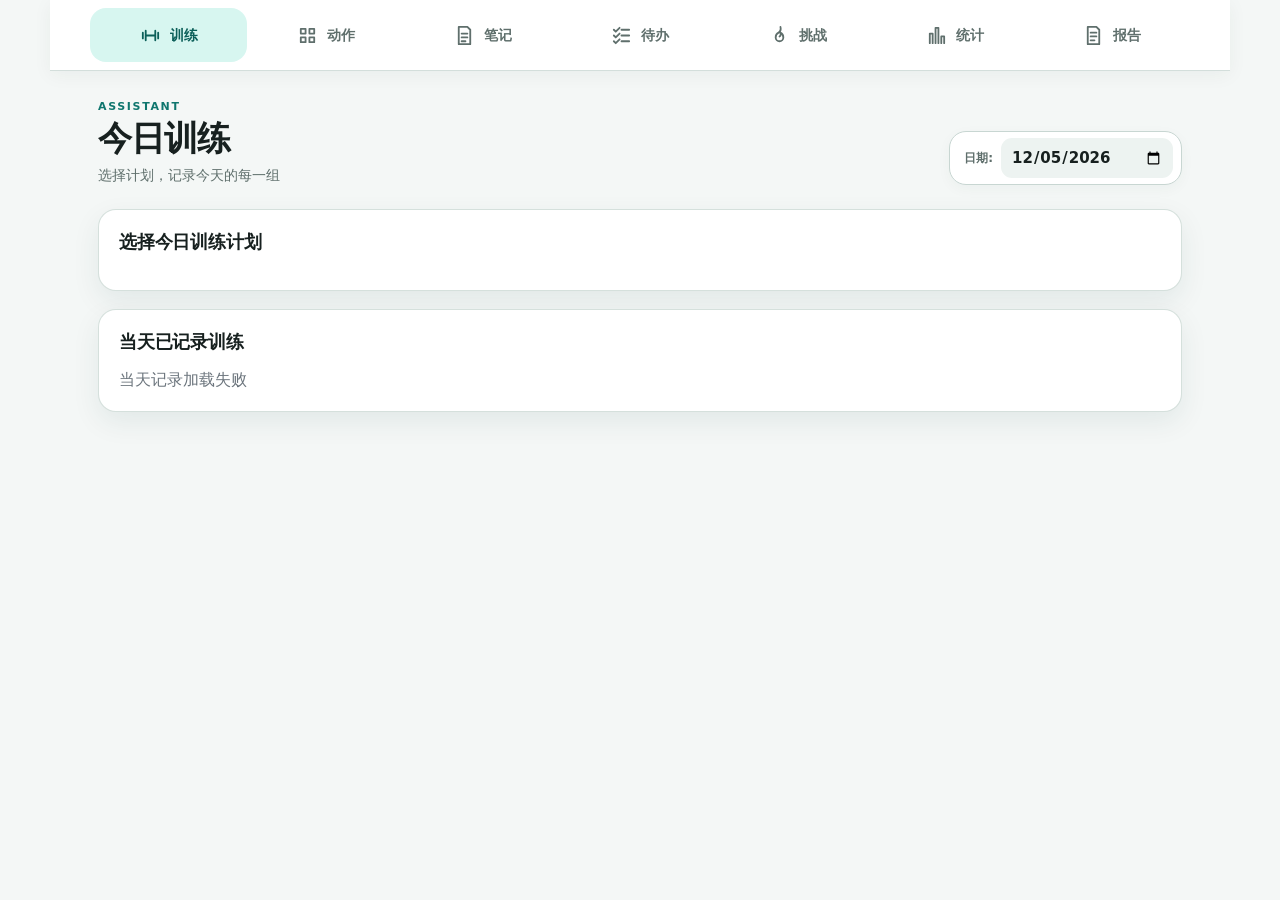
==== commit 75982110: "refactor: rebrand app runtime as assistant" ====
--- a/frontend/index.html
+++ b/frontend/index.html
@@ -5,7 +5,7 @@
     <meta name="viewport" content="width=device-width, initial-scale=1.0, viewport-fit=cover">
     <meta name="theme-color" content="#0f766e">
     <meta name="color-scheme" content="light">
-    <title>健身记录</title>
+    <title>助手</title>
     <link rel="stylesheet" href="styles.css">
     <link rel="stylesheet" href="app-theme.css">
 </head>
@@ -53,7 +53,7 @@
         <div id="page-training" class="page active">
             <div class="header">
                 <div class="header-title">
-                    <span class="header-kicker">FITNESS</span>
+                    <span class="header-kicker">ASSISTANT</span>
                     <h1>今日训练</h1>
                     <p>选择计划，记录今天的每一组</p>
                 </div>
@@ -262,21 +262,17 @@
                 <div class="header-title">
                     <span class="header-kicker">数据洞察</span>
                     <h1>统计分析</h1>
-                    <p>查看趋势、强度与完成情况</p>
+                    <p>查看每个动作及整个周期的综合进展</p>
                 </div>
                 <div class="date-display">
                     <label>统计周期:</label>
                     <select id="stats-period">
                         <option value="7">最近7天</option>
-                        <option value="30" selected>最近30天</option>
+                        <option value="28" selected>最近28天</option>
+                        <option value="56">最近56天</option>
                         <option value="90">最近90天</option>
                         <option value="180">最近半年</option>
                         <option value="365">最近一年</option>
-                    </select>
-                    <label>指数分位:</label>
-                    <select id="stats-percentile">
-                        <option value="95" selected>P95</option>
-                        <option value="99">P99</option>
                     </select>
                 </div>
             </div>
@@ -302,8 +298,19 @@
             </div>
 
             <div class="stats-dashboard">
-                <!-- 动态加载总体统计和最佳表现 -->
-            </div>
+                <!-- 动态加载周期综合进展 -->
+            </div>
+
+            <section id="progress-exercise-section" class="stats-section progress-exercise-section" hidden>
+                <div class="section-title-row">
+                    <div>
+                        <h2>动作综合进展</h2>
+                        <p class="section-subtitle">每个动作只展示容量与最佳表现合成后的进展百分比</p>
+                    </div>
+                    <span id="progress-exercise-count" class="todo-summary">0 个</span>
+                </div>
+                <div id="progress-exercise-list" class="progress-exercise-list"></div>
+            </section>
 
             <div id="exercise-trend-section" class="stats-section" style="display: none;">
                 <div class="section-title-row">
@@ -326,14 +333,14 @@
             </div>
 
             <div class="stats-section">
-                <h2>📋 当天明细</h2>
+                <h2>📋 当天动作进展</h2>
                 <div id="day-records" class="day-records">
-                    <p style="color: #6c757d;">点击日历中的日期查看当天明细</p>
+                    <p style="color: #6c757d;">点击有训练的日期查看当天所有动作的综合进展</p>
                 </div>
             </div>
 
             <div class="stats-actions">
-                <button class="btn btn-primary" onclick="exportStatsReport()">📥 导出统计报告</button>
+                <button class="btn btn-primary" onclick="exportStatsReport()">📥 导出进展报告</button>
                 <button class="btn btn-secondary" onclick="refreshStats()">🔄 刷新统计</button>
             </div>
         </div>
@@ -354,7 +361,7 @@
                     <div class="section-title-row">
                         <div>
                             <h2>报告文件</h2>
-                            <p class="section-subtitle">支持 .htm 和 .html</p>
+                            <p id="report-mode-hint" class="section-subtitle">支持 .htm 和 .html</p>
                         </div>
                         <span id="report-count" class="todo-summary">0 份</span>
                     </div>
@@ -363,7 +370,7 @@
                     </div>
                 </section>
 
-                <section class="report-viewer-panel" aria-label="报告内容">
+                <section id="report-viewer-panel" class="report-viewer-panel" aria-label="报告内容" hidden>
                     <div class="report-viewer-header">
                         <div>
                             <span class="header-kicker">当前报告</span>
@@ -424,7 +431,7 @@
 
     <!-- 添加动作组弹窗 -->
     <div id="group-modal" class="modal">
-        <div class="modal-content">
+        <div class="modal-content group-modal-content">
             <h2 id="group-modal-title">添加动作组</h2>
             <form id="group-form">
                 <div class="form-group">
@@ -432,7 +439,8 @@
                     <input type="text" id="group-form-name" required placeholder="如：胸肌训练" />
                 </div>
                 <div class="form-group">
-                    <label>选择动作</label>
+                    <label>选择动作与训练顺序</label>
+                    <p class="form-help">勾选后的动作会排在上方，可用箭头调整训练时的先后顺序。</p>
                     <div id="exercise-checkboxes" class="checkbox-list">
                         <!-- 动态加载动作复选框 -->
                     </div>
--- a/frontend/app-theme.css
+++ b/frontend/app-theme.css
@@ -228,6 +228,13 @@
     margin-top: 16px;
 }
 
+.report-list-row {
+    display: grid;
+    grid-template-columns: minmax(0, 1fr) auto;
+    align-items: stretch;
+    gap: 8px;
+}
+
 .report-list-item {
     width: 100%;
     min-height: 70px;
@@ -242,6 +249,27 @@
     color: var(--app-text);
     text-align: left;
     cursor: pointer;
+}
+
+.report-download-button {
+    min-width: 58px;
+    display: grid;
+    place-items: center;
+    padding: 0 12px;
+    border: 1px solid rgba(15, 118, 110, 0.22);
+    border-radius: 16px;
+    background: var(--app-primary-container);
+    color: var(--app-primary);
+    font-size: 13px;
+    font-weight: 700;
+    text-decoration: none;
+}
+
+.report-download-button:hover,
+.report-download-button:focus-visible {
+    border-color: var(--app-primary);
+    background: var(--app-primary);
+    color: white;
 }
 
 .report-list-item:hover,
@@ -294,6 +322,15 @@
     display: flex;
     min-width: 0;
     flex-direction: column;
+}
+
+.report-viewer-panel[hidden] {
+    display: none;
+}
+
+body:not(.is-android-app) .report-layout {
+    grid-template-columns: minmax(0, 1fr);
+    min-height: 0;
 }
 
 .report-viewer-header {
@@ -1586,6 +1623,120 @@
     padding: 20px;
 }
 
+.progress-exercise-section[hidden] {
+    display: none;
+}
+
+.progress-overall-card.improved {
+    border-color: #86efac;
+    background: linear-gradient(145deg, #f0fdf4, #dcfce7);
+}
+
+.progress-overall-card.declined {
+    border-color: #fecaca;
+    background: linear-gradient(145deg, #fff7f7, #fee2e2);
+}
+
+.progress-count-line {
+    display: flex;
+    flex-wrap: wrap;
+    gap: 8px;
+}
+
+.progress-count {
+    padding: 7px 10px;
+    border-radius: 999px;
+    background: var(--app-bg);
+    font-size: 12px;
+    font-weight: 800;
+}
+
+.progress-count.improved,
+.progress-exercise-result .improved,
+.day-progress-row .improved {
+    color: #15803d;
+}
+
+.progress-count.declined,
+.progress-exercise-result .declined,
+.day-progress-row .declined {
+    color: #b91c1c;
+}
+
+.progress-count.stable,
+.progress-exercise-result .stable,
+.day-progress-row .stable {
+    color: var(--app-text-soft);
+}
+
+.progress-exercise-list,
+.day-progress-list {
+    display: grid;
+    gap: 9px;
+    margin-top: 16px;
+}
+
+.progress-exercise-row,
+.day-progress-row {
+    min-height: 68px;
+    padding: 12px 14px;
+    display: flex;
+    align-items: center;
+    justify-content: space-between;
+    gap: 16px;
+    border: 1px solid var(--app-outline);
+    border-radius: 14px;
+    background: var(--app-bg);
+}
+
+.progress-exercise-row.declined,
+.day-progress-row.declined {
+    border-left: 4px solid #dc2626;
+}
+
+.progress-exercise-row.improved,
+.day-progress-row.improved {
+    border-left: 4px solid #16a34a;
+}
+
+.progress-exercise-copy,
+.progress-exercise-result,
+.day-progress-row > div {
+    min-width: 0;
+}
+
+.progress-exercise-copy strong,
+.progress-exercise-copy small,
+.progress-exercise-result strong,
+.progress-exercise-result small,
+.day-progress-row strong,
+.day-progress-row small {
+    display: block;
+}
+
+.progress-exercise-copy small,
+.progress-exercise-result small,
+.day-progress-row small {
+    margin-top: 4px;
+    color: var(--app-text-soft);
+    font-size: 12px;
+}
+
+.progress-exercise-result,
+.day-progress-row > div:last-child {
+    flex: 0 0 auto;
+    text-align: right;
+}
+
+.progress-exercise-result > strong,
+.day-progress-row > div:last-child > strong {
+    font-size: 20px;
+}
+
+.day-records-header p {
+    color: var(--app-text-soft);
+}
+
 .stats-row {
     display: grid;
     grid-template-columns: 1fr 1fr;
@@ -1848,6 +1999,109 @@
     gap: 10px;
     border-radius: 10px;
     color: var(--app-text);
+}
+
+.group-modal-content {
+    max-width: 620px;
+}
+
+.form-help {
+    margin: -2px 0 9px;
+    color: var(--app-text-soft);
+    font-size: 12px;
+    line-height: 1.5;
+}
+
+.group-exercise-row {
+    min-height: 56px;
+    padding: 5px 6px;
+    display: grid;
+    grid-template-columns: minmax(0, 1fr) auto;
+    align-items: center;
+    gap: 8px;
+    border: 1px solid transparent;
+    border-radius: 12px;
+    background: var(--app-surface);
+}
+
+.group-exercise-row.selected {
+    border-color: rgba(15, 118, 110, 0.25);
+    background: var(--app-primary-container);
+}
+
+.group-exercise-select {
+    min-width: 0;
+    margin: 0 !important;
+    padding: 5px !important;
+    display: grid !important;
+    grid-template-columns: 23px 25px minmax(0, 1fr);
+    gap: 9px !important;
+}
+
+.group-exercise-order-index {
+    display: grid;
+    place-items: center;
+    width: 25px;
+    height: 25px;
+    border-radius: 999px;
+    background: var(--app-surface-3);
+    color: var(--app-text-soft);
+    font-size: 12px;
+    font-weight: 800;
+}
+
+.group-exercise-row.selected .group-exercise-order-index {
+    background: var(--app-primary);
+    color: white;
+}
+
+.group-exercise-copy {
+    min-width: 0;
+}
+
+.group-exercise-copy strong,
+.group-exercise-copy small {
+    display: block;
+    overflow: hidden;
+    text-overflow: ellipsis;
+    white-space: nowrap;
+}
+
+.group-exercise-copy strong {
+    color: var(--app-text);
+    font-size: 14px;
+}
+
+.group-exercise-copy small {
+    margin-top: 3px;
+    color: var(--app-text-soft);
+    font-size: 11px;
+}
+
+.group-exercise-order-actions {
+    display: flex;
+    gap: 5px;
+}
+
+.group-exercise-order-actions[hidden] {
+    display: none;
+}
+
+.group-exercise-move {
+    width: 38px;
+    height: 38px;
+    padding: 0;
+    border: 1px solid rgba(15, 118, 110, 0.2);
+    border-radius: 11px;
+    background: var(--app-surface);
+    color: var(--app-primary);
+    font-size: 20px;
+    font-weight: 800;
+}
+
+.group-exercise-move:disabled {
+    cursor: default;
+    opacity: 0.3;
 }
 
 .form-actions {
